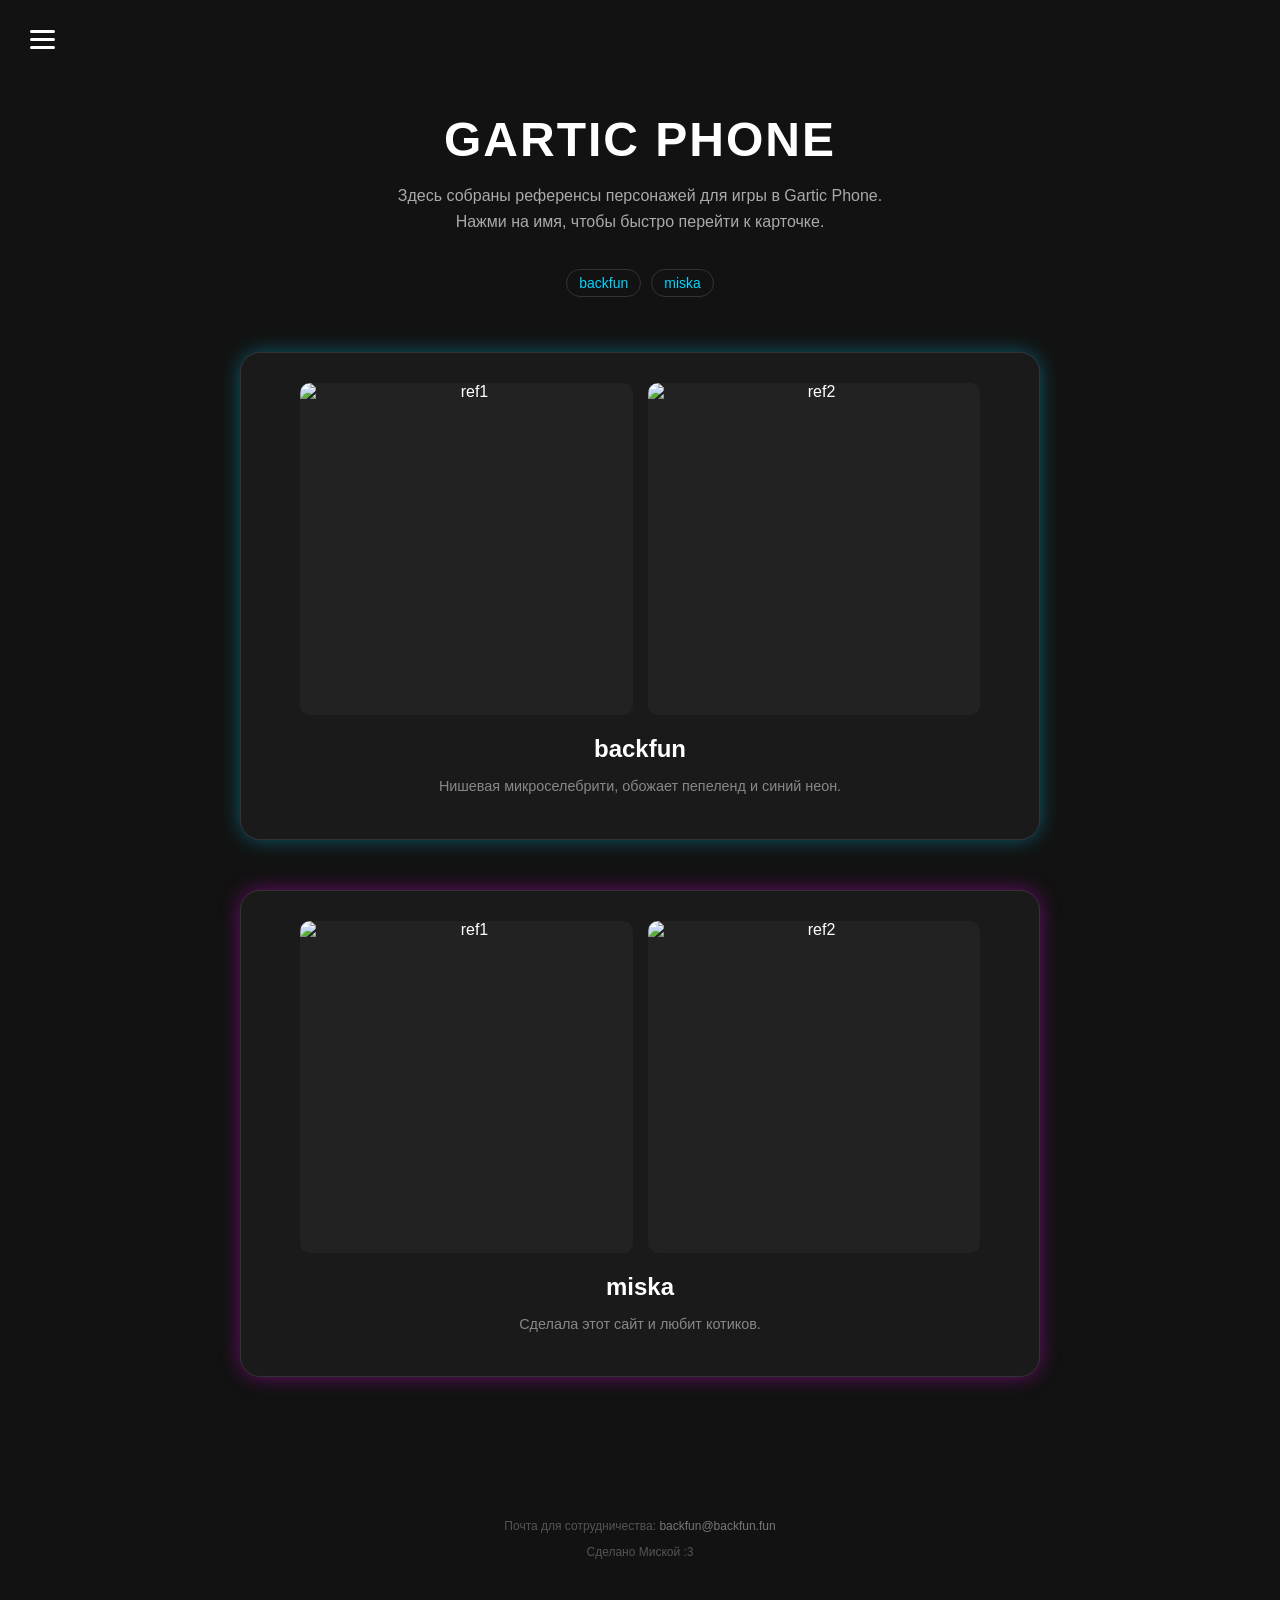
==== gartic.html @ 17ae4452 "Create gartic.html" ====
<!DOCTYPE html>
<html lang="ru">
<head>
    <meta charset="utf-8">
    <meta name="viewport" content="width=device-width, initial-scale=1">
    <title>Gartic Phone - backfun</title>
    <link rel="stylesheet" href="css/reset.css">
    <link rel="stylesheet" href="css/style.css">
    
    <style>
        body { 
            background: #121212; 
            color: #fff; 
            font-family: sans-serif; 
            margin: 0; 
            scroll-behavior: smooth; /* Чтобы плавно мотало к карточкам */
        }

        /* Меню как на главной */
        .menu-btn { position: fixed; top: 20px; left: 20px; z-index: 1000; cursor: pointer; display: flex; flex-direction: column; gap: 5px; padding: 10px; }
        .menu-btn span { display: block; width: 25px; height: 3px; background: #fff; border-radius: 2px; }
        .side-menu { position: fixed; top: 0; left: -250px; width: 250px; height: 100%; background: #141414; z-index: 999; padding-top: 80px; transition: 0.3s; }
        .side-menu.active { left: 0; }
        .side-menu a { display: block; padding: 15px 25px; color: #fff !important; text-decoration: none; }
        .side-menu a.active { border-left: 4px solid #00d4ff; background: #1a1a1a; color: #00d4ff !important; }

        .container { max-width: 800px; margin: 0 auto; padding: 80px 20px; text-align: center; }
        
        h1 { font-size: 3rem; margin-bottom: 10px; text-transform: uppercase; letter-spacing: 2px; }
        .description { color: #aaa; margin-bottom: 40px; line-height: 1.6; }

        /* Быстрый список ников */
        .nav-list { display: flex; flex-wrap: wrap; justify-content: center; gap: 10px; margin-bottom: 60px; padding: 0; list-style: none; }
        .nav-list a { color: #00d4ff; text-decoration: none; font-size: 14px; border: 1px solid #333; padding: 5px 12px; border-radius: 20px; transition: 0.3s; }
        .nav-list a:hover { background: #00d4ff; color: #000; }

        /* Сетка карточек */
        .cards-grid { display: flex; flex-direction: column; gap: 50px; }

        /* Сама карточка */
        .character-card {
            background: #1a1a1a;
            border-radius: 20px;
            padding: 30px;
            position: relative;
            transition: 0.3s;
            border: 1px solid #333;
        }

        /* Неоновая подсветка (динамическая через переменную) */
        .character-card::after {
            content: '';
            position: absolute;
            top: 0; left: 0; right: 0; bottom: 0;
            border-radius: 20px;
            box-shadow: 0 0 20px var(--neon-color);
            opacity: 0.4;
            z-index: -1;
        }

        .card-images { display: flex; gap: 15px; justify-content: center; margin-bottom: 20px; }
        .card-images img { 
            width: 45%; 
            aspect-ratio: 1/1; 
            object-fit: cover; 
            border-radius: 10px; 
            background: #222;
        }

        .character-name { font-size: 1.5rem; font-weight: bold; margin: 15px 0; display: block; }
        .character-desc { color: #888; font-size: 0.9rem; }

        footer { text-align: center; padding: 50px 0; color: #555; font-size: 12px; }
        footer a { color: #777; text-decoration: none; }
    </style>
</head>
<body>

    <div class="menu-btn" onclick="toggleMenu()">
        <span></span><span></span><span></span>
    </div>

    <div class="side-menu" id="sideMenu">
        <a href="/">Ссылки</a>
        <a href="/gartic" class="active">Гартик</a>
    </div>

    <div class="container">
        <h1>Gartic Phone</h1>
        <p class="description">
            Здесь собраны референсы персонажей для игры в Gartic Phone. <br>
            Нажми на имя, чтобы быстро перейти к карточке.
        </p>

        <!-- Список имен для быстрой перемотки -->
        <ul class="nav-list">
            <li><a href="#backfun">backfun</a></li>
            <li><a href="#miska">miska</a></li>
            <!-- Сюда добавишь остальные 15-20 штук -->
        </ul>

        <div class="cards-grid">
            
            <!-- Пример карточки 1 (Бекфан) -->
            <div class="character-card" id="backfun" style="--neon-color: #00d4ff;">
                <div class="card-images">
                    <img src="images/ref1.png" alt="ref1">
                    <img src="images/ref2.png" alt="ref2">
                </div>
                <span class="character-name">backfun</span>
                <p class="character-desc">Нишевая микроселебрити, обожает пепеленд и синий неон.</p>
            </div>

            <!-- Пример карточки 2 (Миска) -->
            <div class="character-card" id="miska" style="--neon-color: #ff00ff;">
                <div class="card-images">
                    <img src="images/miska1.png" alt="ref1">
                    <img src="images/miska2.png" alt="ref2">
                </div>
                <span class="character-name">miska</span>
                <p class="character-desc">Сделала этот сайт и любит котиков.</p>
            </div>

        </div>
    </div>

    <footer>
        <p>Почта для сотрудничества: <a href="mailto:backfun@backfun.fun">backfun@backfun.fun</a></p>
        <p>Сделано Миской :3</p>
    </footer>

    <script>
        function toggleMenu() {
            document.getElementById('sideMenu').classList.toggle('active');
        }
    </script>
</body>
</html>
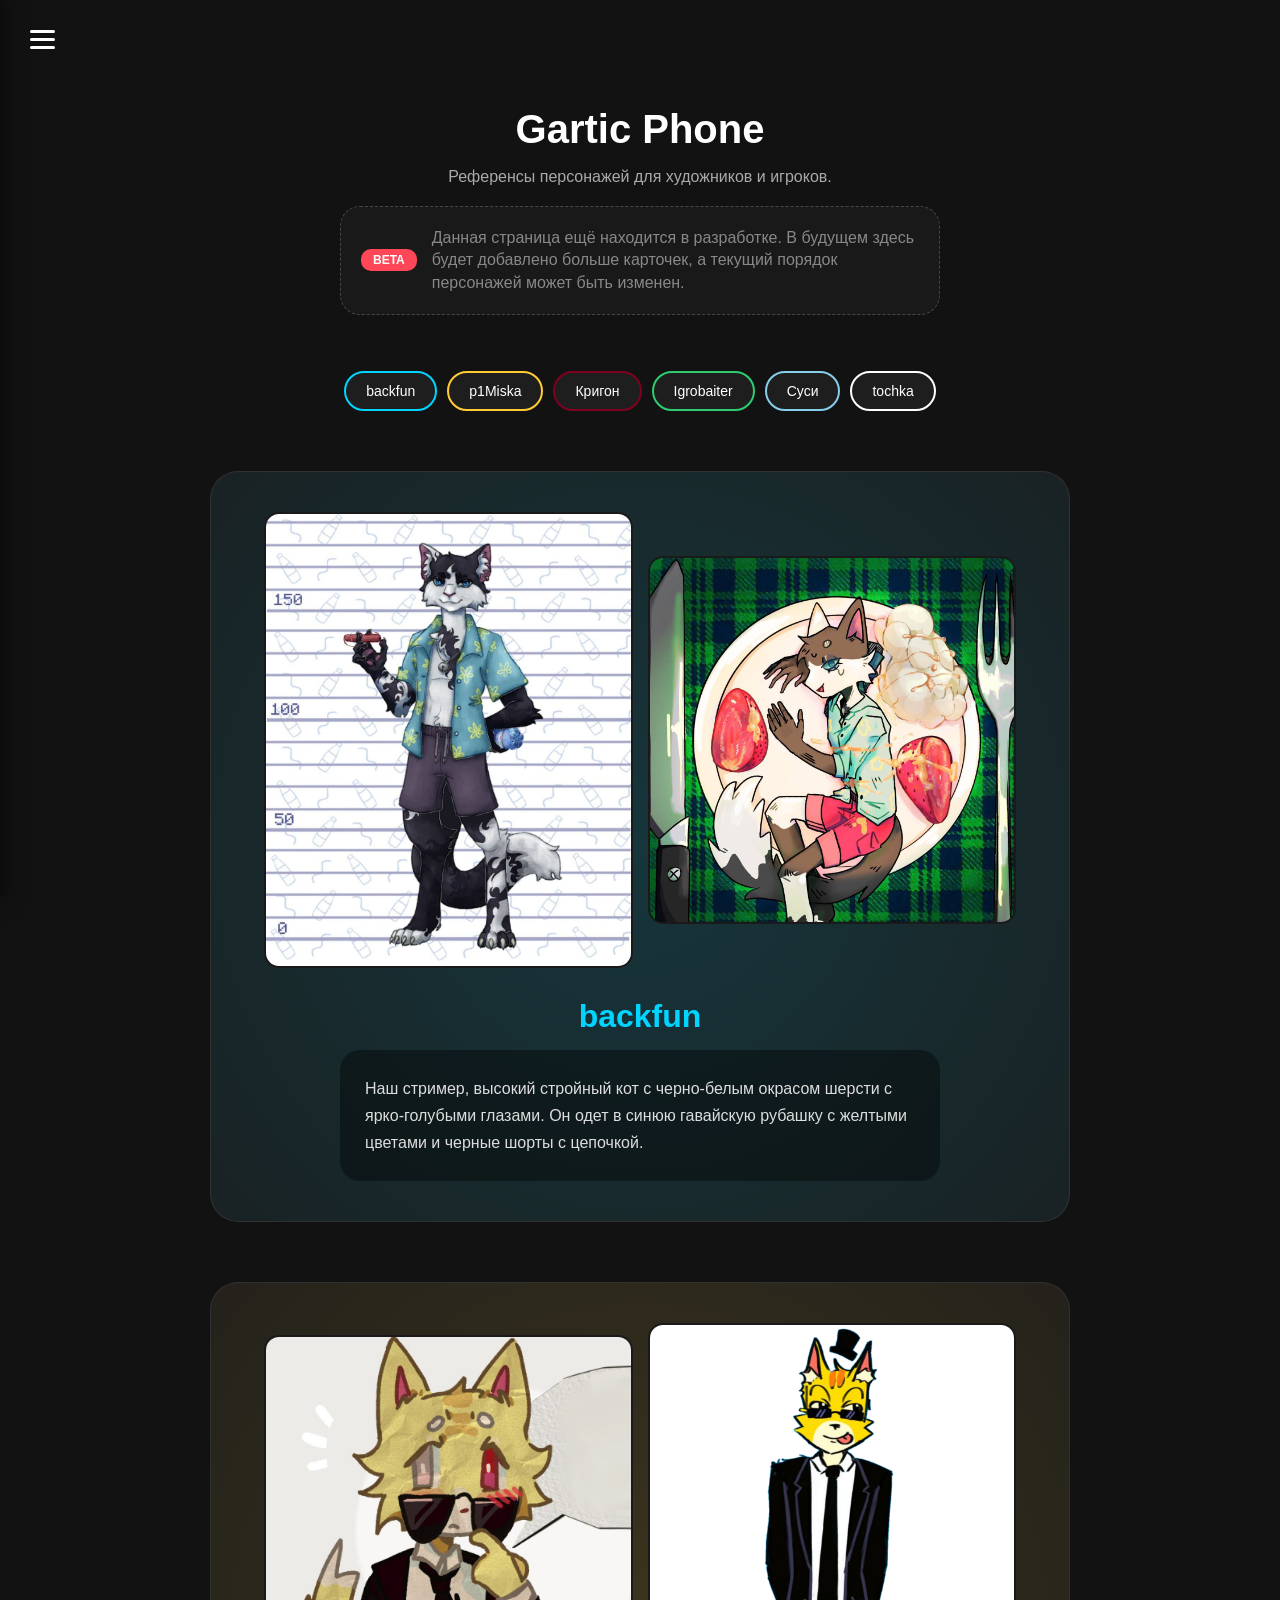
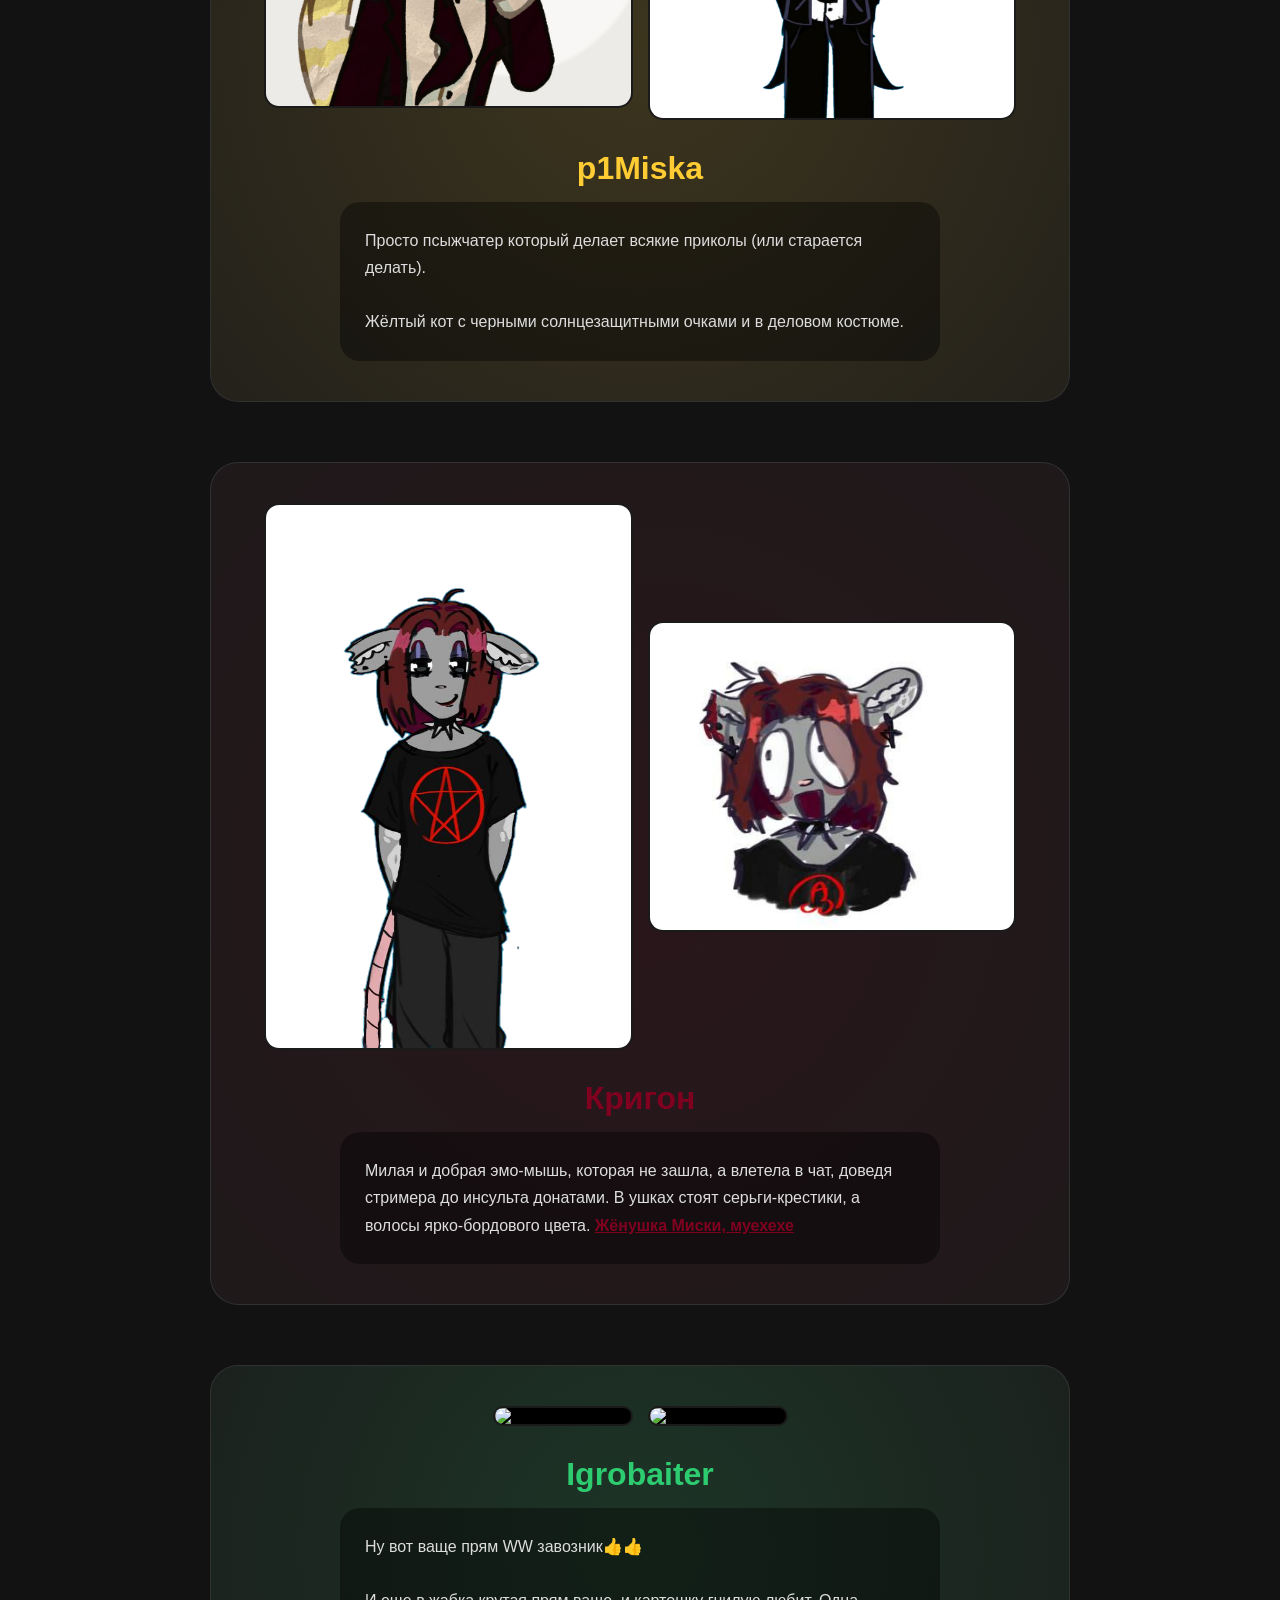
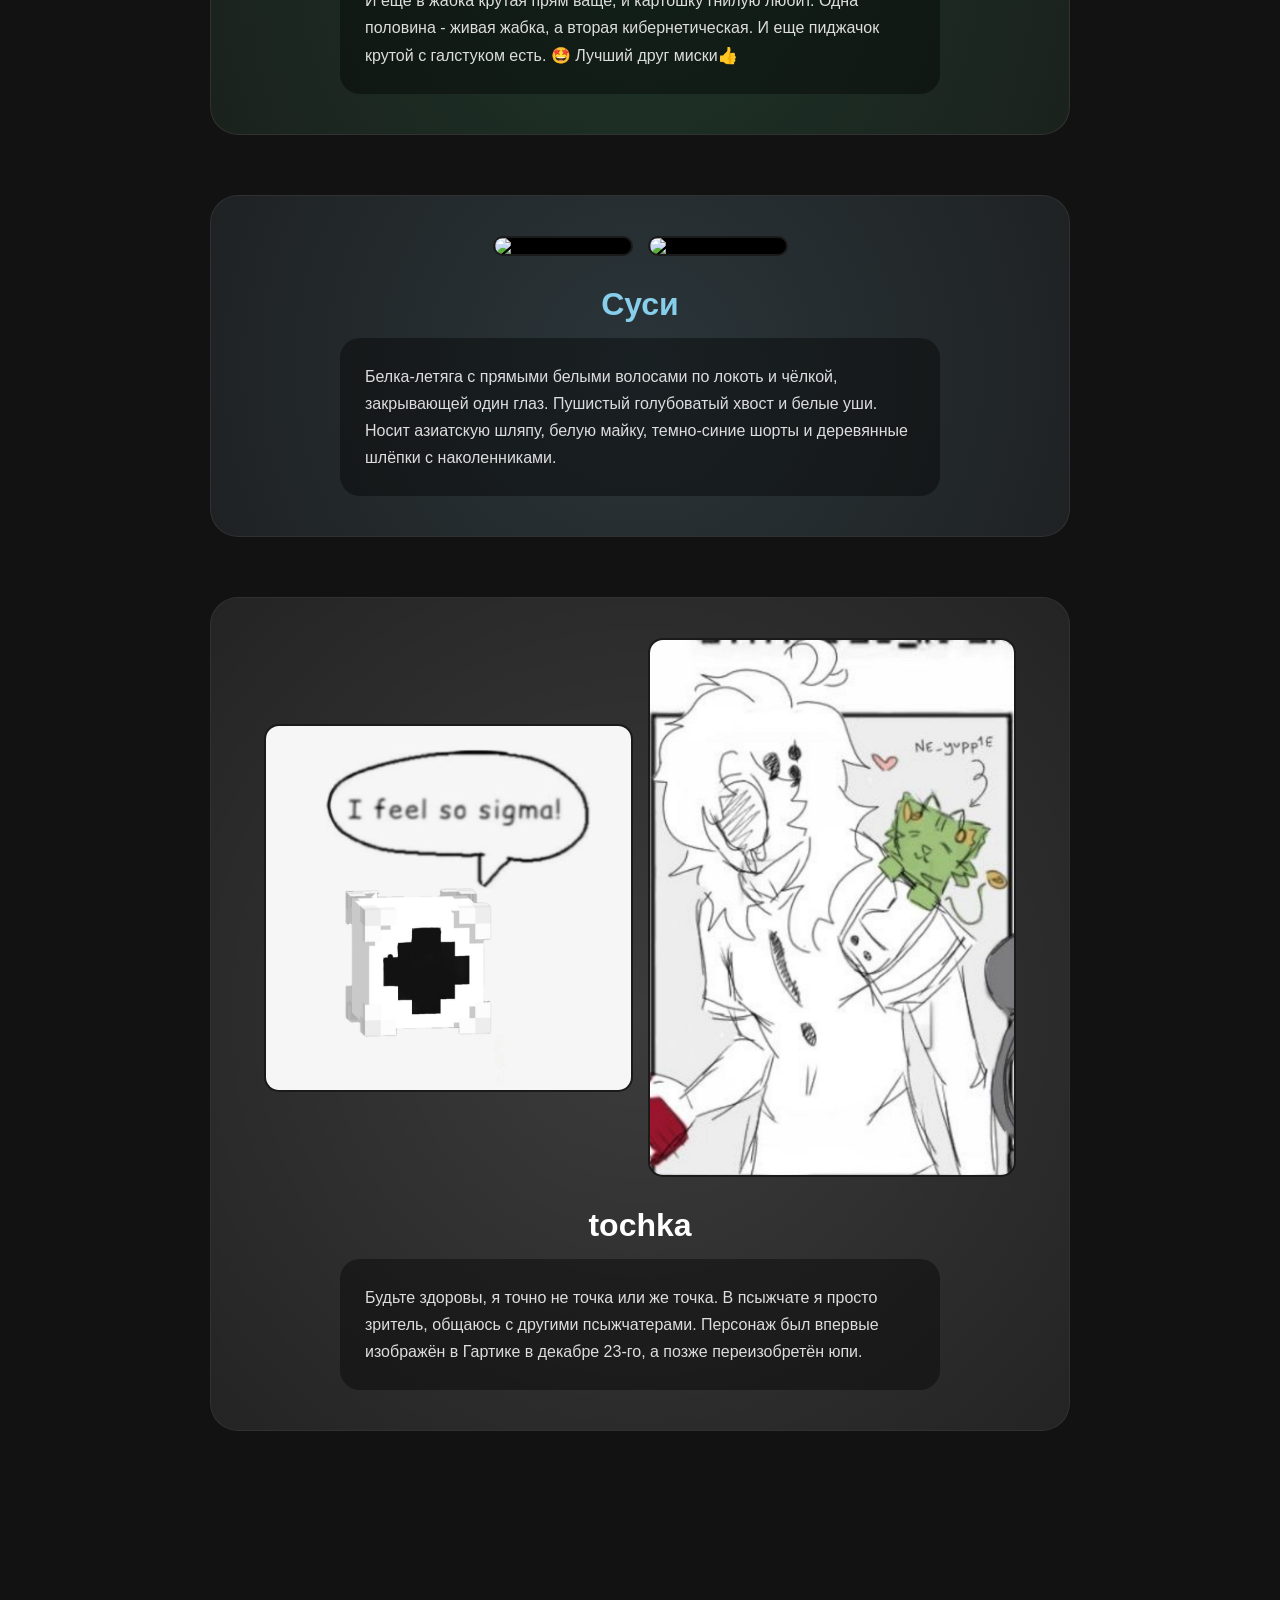
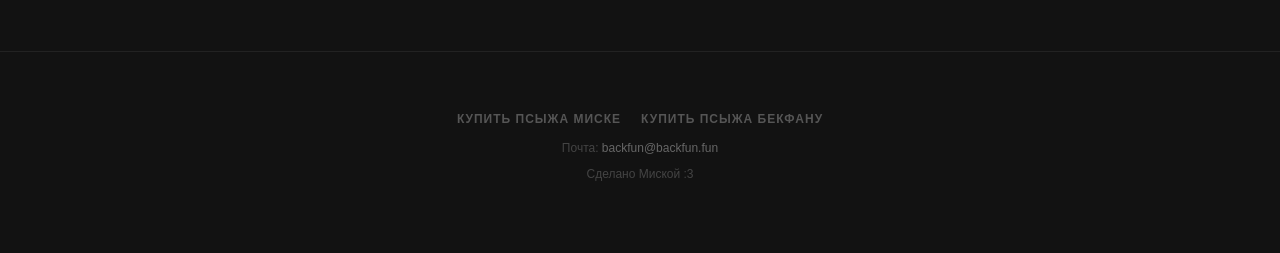
==== commit 2b50bdf2: "Add files via upload" ====
--- a/gartic.html
+++ b/gartic.html
@@ -2,84 +2,85 @@
 <html lang="ru">
 <head>
     <meta charset="utf-8">
-    <meta name="viewport" content="width=device-width, initial-scale=1">
+    <meta name="viewport" content="width=device-width, initial-scale=1, maximum-scale=1, user-scalable=no">
     <title>Gartic Phone - backfun</title>
     <link rel="stylesheet" href="css/reset.css">
     <link rel="stylesheet" href="css/style.css">
     
     <style>
-        body { 
-            background: #121212; 
+        * { -webkit-tap-highlight-color: transparent; outline: none; box-sizing: border-box; }
+        body { background: #121212; color: #fff; font-family: sans-serif; margin: 0; scroll-behavior: smooth; overflow-x: hidden; }
+
+        .menu-btn { position: fixed; top: 20px; left: 20px; z-index: 1001; cursor: pointer; display: flex; flex-direction: column; gap: 5px; padding: 10px; }
+        .menu-btn span { display: block; width: 25px; height: 3px; background: #fff; border-radius: 2px; }
+        .menu-overlay { position: fixed; top: 0; left: 0; width: 100%; height: 100%; background: rgba(0,0,0,0.7); z-index: 998; opacity: 0; pointer-events: none; transition: 0.3s; }
+        .menu-overlay.active { opacity: 1; pointer-events: auto; }
+        .side-menu { position: fixed; top: 0; left: -260px; width: 260px; height: 100%; background: #141414; z-index: 999; padding-top: 80px; transition: 0.3s; box-shadow: 5px 0 20px rgba(0,0,0,0.5); }
+        .side-menu.active { left: 0; }
+        .side-menu a { display: block; padding: 15px 25px; color: #fff !important; text-decoration: none; border-left: 4px solid transparent; }
+        .side-menu a.active { border-left-color: #00d4ff; background: #1a1a1a; }
+        
+        .container { max-width: 900px; margin: 0 auto; padding: 80px 20px; text-align: center; }
+        h1 { font-size: 2.5rem; margin-bottom: 10px; font-weight: bold; }
+        .description { color: #aaa; margin-bottom: 20px; font-size: 1rem; }
+
+        /* Красивая бета-плашка */
+        .beta-box { 
+            margin-bottom: 40px; 
+            padding: 20px; 
+            background: rgba(255,255,255,0.03); 
+            border: 1px dashed rgba(255,255,255,0.2); 
+            border-radius: 20px; 
+            display: inline-flex; 
+            align-items: center; 
+            gap: 15px; 
+            max-width: 600px; 
+            text-align: left; 
+        }
+        .beta-badge { 
+            background: #ff4757; 
             color: #fff; 
-            font-family: sans-serif; 
-            margin: 0; 
-            scroll-behavior: smooth; /* Чтобы плавно мотало к карточкам */
-        }
-
-        /* Меню как на главной */
-        .menu-btn { position: fixed; top: 20px; left: 20px; z-index: 1000; cursor: pointer; display: flex; flex-direction: column; gap: 5px; padding: 10px; }
-        .menu-btn span { display: block; width: 25px; height: 3px; background: #fff; border-radius: 2px; }
-        .side-menu { position: fixed; top: 0; left: -250px; width: 250px; height: 100%; background: #141414; z-index: 999; padding-top: 80px; transition: 0.3s; }
-        .side-menu.active { left: 0; }
-        .side-menu a { display: block; padding: 15px 25px; color: #fff !important; text-decoration: none; }
-        .side-menu a.active { border-left: 4px solid #00d4ff; background: #1a1a1a; color: #00d4ff !important; }
-
-        .container { max-width: 800px; margin: 0 auto; padding: 80px 20px; text-align: center; }
-        
-        h1 { font-size: 3rem; margin-bottom: 10px; text-transform: uppercase; letter-spacing: 2px; }
-        .description { color: #aaa; margin-bottom: 40px; line-height: 1.6; }
-
-        /* Быстрый список ников */
+            padding: 4px 12px; 
+            border-radius: 10px; 
+            font-size: 12px; 
+            font-weight: bold; 
+            flex-shrink: 0;
+        }
+
         .nav-list { display: flex; flex-wrap: wrap; justify-content: center; gap: 10px; margin-bottom: 60px; padding: 0; list-style: none; }
-        .nav-list a { color: #00d4ff; text-decoration: none; font-size: 14px; border: 1px solid #333; padding: 5px 12px; border-radius: 20px; transition: 0.3s; }
-        .nav-list a:hover { background: #00d4ff; color: #000; }
-
-        /* Сетка карточек */
-        .cards-grid { display: flex; flex-direction: column; gap: 50px; }
-
-        /* Сама карточка */
-        .character-card {
-            background: #1a1a1a;
-            border-radius: 20px;
-            padding: 30px;
-            position: relative;
-            transition: 0.3s;
-            border: 1px solid #333;
-        }
-
-        /* Неоновая подсветка (динамическая через переменную) */
-        .character-card::after {
-            content: '';
-            position: absolute;
-            top: 0; left: 0; right: 0; bottom: 0;
-            border-radius: 20px;
-            box-shadow: 0 0 20px var(--neon-color);
-            opacity: 0.4;
-            z-index: -1;
-        }
-
-        .card-images { display: flex; gap: 15px; justify-content: center; margin-bottom: 20px; }
-        .card-images img { 
-            width: 45%; 
-            aspect-ratio: 1/1; 
-            object-fit: cover; 
-            border-radius: 10px; 
-            background: #222;
-        }
-
-        .character-name { font-size: 1.5rem; font-weight: bold; margin: 15px 0; display: block; }
-        .character-desc { color: #888; font-size: 0.9rem; }
-
-        footer { text-align: center; padding: 50px 0; color: #555; font-size: 12px; }
-        footer a { color: #777; text-decoration: none; }
+        .nav-list a { text-decoration: none; font-size: 14px; padding: 10px 20px; border-radius: 30px; background: rgba(255,255,255,0.05); border: 2px solid var(--n-color); color: #fff; transition: 0.2s; display: block; }
+
+        .character-card { background: #1a1a1a; border-radius: 28px; padding: 40px 20px; position: relative; border: 1px solid rgba(255,255,255,0.1); margin-bottom: 60px; overflow: hidden; }
+        .character-card::before { content: ''; position: absolute; top: -50%; left: -50%; width: 200%; height: 200%; background: radial-gradient(circle, var(--neon-color) 0%, transparent 70%); opacity: 0.15; pointer-events: none; }
+        .card-content { position: relative; z-index: 1; }
+        .card-images { display: flex; gap: 15px; justify-content: center; margin-bottom: 30px; flex-wrap: wrap; align-items: center; }
+        .img-wrapper { flex: 0 1 auto; max-width: 45%; min-width: 140px; border-radius: 15px; overflow: hidden; border: 2px solid rgba(255,255,255,0.1); cursor: pointer; background: #000; }
+        .img-wrapper img { width: 100%; height: auto; display: block; }
+
+        .character-name { font-size: 2rem; font-weight: bold; margin: 15px 0; color: var(--neon-color); display: block; }
+        .character-desc { max-width: 600px; margin: 0 auto; color: #ddd; line-height: 1.7; background: rgba(0,0,0,0.4); padding: 25px; border-radius: 20px; text-align: left; }
+
+        .secret-trigger { color: var(--neon-color); font-weight: bold; text-decoration: underline; cursor: pointer; display: inline; }
+        .secret-checkbox { display: none; }
+        .secret-box { display: block; max-height: 0; overflow: hidden; opacity: 0; background: rgba(255, 255, 255, 0.05); border-radius: 12px; transition: all 0.4s ease-in-out; }
+        .secret-checkbox:checked ~ .secret-box { max-height: 100px; opacity: 1; margin-top: 15px; padding: 12px 15px; border: 1px solid rgba(255,255,255,0.1); }
+        .secret-box p { color: #fff; margin: 0; font-size: 0.9rem; text-align: center; }
+
+        .custom-lightbox { display: none; position: fixed; top: 0; left: 0; width: 100%; height: 100%; background: rgba(0,0,0,0.95); z-index: 10000; flex-direction: column; justify-content: center; align-items: center; }
+        .l-viewport { width: 100%; height: 75%; display: flex; justify-content: center; align-items: center; overflow: hidden; position: relative; touch-action: none; }
+        .l-img { max-width: 95%; max-height: 100%; transition: transform 0.1s ease-out; cursor: grab; }
+        .l-controls { display: flex; gap: 25px; margin-top: 30px; }
+        .l-btn { background: #252525; color: #fff; border: 1px solid #444; padding: 15px 30px; border-radius: 15px; cursor: pointer; }
+        .l-close { position: absolute; top: 20px; right: 20px; font-size: 35px; color: #fff; cursor: pointer; }
+
+        footer { text-align: center; padding: 60px 0; color: #444; font-size: 12px; border-top: 1px solid #222; margin-top: 80px; }
+        .footer-donates { margin-bottom: 15px; display: flex; justify-content: center; gap: 20px; flex-wrap: wrap; }
+        .footer-donates a { color: #555; text-decoration: none; text-transform: uppercase; letter-spacing: 1px; font-weight: bold; }
     </style>
 </head>
 <body>
-
-    <div class="menu-btn" onclick="toggleMenu()">
-        <span></span><span></span><span></span>
-    </div>
-
+    <div class="menu-btn" onclick="toggleMenu()"><span></span><span></span><span></span></div>
+    <div class="menu-overlay" id="menuOverlay" onclick="toggleMenu()"></div>
     <div class="side-menu" id="sideMenu">
         <a href="/">Ссылки</a>
         <a href="/gartic" class="active">Гартик</a>
@@ -87,52 +88,171 @@
 
     <div class="container">
         <h1>Gartic Phone</h1>
-        <p class="description">
-            Здесь собраны референсы персонажей для игры в Gartic Phone. <br>
-            Нажми на имя, чтобы быстро перейти к карточке.
-        </p>
-
-        <!-- Список имен для быстрой перемотки -->
+        <p class="description">Референсы персонажей для художников и игроков.</p>
+
+        <div class="beta-box">
+            <span class="beta-badge">BETA</span>
+            <p style="margin: 0; color:#888; line-height: 1.4;">Данная страница ещё находится в разработке. В будущем здесь будет добавлено больше карточек, а текущий порядок персонажей может быть изменен.</p>
+        </div>
+
         <ul class="nav-list">
-            <li><a href="#backfun">backfun</a></li>
-            <li><a href="#miska">miska</a></li>
-            <!-- Сюда добавишь остальные 15-20 штук -->
+            <li><a href="#backfun" style="--n-color: #00d4ff;">backfun</a></li>
+            <li><a href="#miska" style="--n-color: #ffcc33;">p1Miska</a></li>
+            <li><a href="#krigon" style="--n-color: #800020;">Кригон</a></li>
+            <li><a href="#igrobaiter" style="--n-color: #2ecc71;">Igrobaiter</a></li>
+            <li><a href="#cycu" style="--n-color: #87ceeb;">Суси</a></li>
+            <li><a href="#tochka" style="--n-color: #ffffff;">tochka</a></li>
         </ul>
 
         <div class="cards-grid">
-            
-            <!-- Пример карточки 1 (Бекфан) -->
             <div class="character-card" id="backfun" style="--neon-color: #00d4ff;">
-                <div class="card-images">
-                    <img src="images/ref1.png" alt="ref1">
-                    <img src="images/ref2.png" alt="ref2">
-                </div>
-                <span class="character-name">backfun</span>
-                <p class="character-desc">Нишевая микроселебрити, обожает пепеленд и синий неон.</p>
-            </div>
-
-            <!-- Пример карточки 2 (Миска) -->
-            <div class="character-card" id="miska" style="--neon-color: #ff00ff;">
-                <div class="card-images">
-                    <img src="images/miska1.png" alt="ref1">
-                    <img src="images/miska2.png" alt="ref2">
-                </div>
-                <span class="character-name">miska</span>
-                <p class="character-desc">Сделала этот сайт и любит котиков.</p>
+                <div class="card-content">
+                    <div class="card-images">
+                        <div class="img-wrapper" onclick="openGallery(['images/ref1.png', 'images/ref2.png'], 0)"><img src="images/ref1.png"></div>
+                        <div class="img-wrapper" onclick="openGallery(['images/ref1.png', 'images/ref2.png'], 1)"><img src="images/ref2.png"></div>
+                    </div>
+                    <span class="character-name">backfun</span>
+                    <p class="character-desc">Наш стример, высокий стройный кот с черно-белым окрасом шерсти с ярко-голубыми глазами. Он одет в синюю гавайскую рубашку с желтыми цветами и черные шорты с цепочкой.</p>
+                </div>
+            </div>
+
+            <div class="character-card" id="miska" style="--neon-color: #ffcc33;">
+                <div class="card-content">
+                    <div class="card-images">
+                        <div class="img-wrapper" onclick="openGallery(['images/miska1.png', 'images/miska2.png'], 0)"><img src="images/miska1.png"></div>
+                        <div class="img-wrapper" onclick="openGallery(['images/miska1.png', 'images/miska2.png'], 1)"><img src="images/miska2.png"></div>
+                    </div>
+                    <span class="character-name">p1Miska</span>
+                    <p class="character-desc">Просто псыжчатер который делает всякие приколы (или старается делать).<br><br>Жёлтый кот с черными солнцезащитными очками и в деловом костюме.</p>
+                </div>
+            </div>
+
+            <div class="character-card" id="krigon" style="--neon-color: #800020;">
+                <div class="card-content">
+                    <div class="card-images">
+                        <div class="img-wrapper" onclick="openGallery(['images/krigon1.png', 'images/krigon2.png'], 0)"><img src="images/krigon1.png"></div>
+                        <div class="img-wrapper" onclick="openGallery(['images/krigon1.png', 'images/krigon2.png'], 1)"><img src="images/krigon2.png"></div>
+                    </div>
+                    <span class="character-name">Кригон</span>
+                    <div class="character-desc">
+                        Милая и добрая эмо-мышь, которая не зашла, а влетела в чат, доведя стримера до инсульта донатами. В ушках стоят серьги-крестики, а волосы ярко-бордового цвета. 
+                        <label for="toggle-krigon" class="secret-trigger">Жёнушка Миски, муехехе</label>
+                        <input type="checkbox" id="toggle-krigon" class="secret-checkbox">
+                        <div class="secret-box"><p>это правда хихихихи)</p></div>
+                    </div>
+                </div>
+            </div>
+            <div class="character-card" id="igrobaiter" style="--neon-color: #2ecc71;">
+                <div class="card-content">
+                    <div class="card-images">
+                        <div class="img-wrapper" onclick="openGallery(['images/Igrobaiter1.png', 'images/Igrobaiter2.png'], 0)"><img src="images/Igrobaiter1.png"></div>
+                        <div class="img-wrapper" onclick="openGallery(['images/Igrobaiter1.png', 'images/Igrobaiter2.png'], 1)"><img src="images/Igrobaiter2.png"></div>
+                    </div>
+                    <span class="character-name">Igrobaiter</span>
+                    <p class="character-desc">Ну вот ваще прям WW завозник👍👍<br><br>И еще в жабка крутая прям ваще, и картошку гнилую любит. Одна половина - живая жабка, а вторая кибернетическая. И еще пиджачок крутой с галстуком есть. 🤩 Лучший друг миски👍</p>
+                </div>
+            </div>
+
+            <div class="character-card" id="cycu" style="--neon-color: #87ceeb;">
+                <div class="card-content">
+                    <div class="card-images">
+                        <div class="img-wrapper" onclick="openGallery(['images/Cycu1.png', 'images/Cycu2.png'], 0)"><img src="images/Cycu1.png"></div>
+                        <div class="img-wrapper" onclick="openGallery(['images/Cycu1.png', 'images/Cycu2.png'], 1)"><img src="images/Cycu2.png"></div>
+                    </div>
+                    <span class="character-name">Суси</span>
+                    <p class="character-desc">Белка-летяга с прямыми белыми волосами по локоть и чёлкой, закрывающей один глаз. Пушистый голубоватый хвост и белые уши. Носит азиатскую шляпу, белую майку, темно-синие шорты и деревянные шлёпки с наколенниками.</p>
+                </div>
+            </div>
+
+            <div class="character-card" id="tochka" style="--neon-color: #ffffff;">
+                <div class="card-content">
+                    <div class="card-images">
+                        <div class="img-wrapper" onclick="openGallery(['images/tochka1.png', 'images/tochka2.png'], 0)"><img src="images/tochka1.png"></div>
+                        <div class="img-wrapper" onclick="openGallery(['images/tochka1.png', 'images/tochka2.png'], 1)"><img src="images/tochka2.png"></div>
+                    </div>
+                    <span class="character-name">tochka</span>
+                    <p class="character-desc">Будьте здоровы, я точно не точка или же точка. В псыжчате я просто зритель, общаюсь с другими псыжчатерами. Персонаж был впервые изображён в Гартике в декабре 23-го, а позже переизобретён юпи.</p>
+                </div>
             </div>
 
         </div>
     </div>
 
+    <!-- Галерея -->
+    <div class="custom-lightbox" id="lightbox" onclick="closeByBg(event)">
+        <div class="l-close" onclick="closeGallery()">&times;</div>
+        <div class="l-viewport" id="lViewport">
+            <img class="l-img" id="lImg" src="" draggable="false">
+        </div>
+        <div class="l-controls">
+            <div class="l-btn" onclick="changeImg(-1)">&#10094;</div>
+            <div class="l-btn" onclick="changeImg(1)">&#10095;</div>
+        </div>
+    </div>
+
     <footer>
-        <p>Почта для сотрудничества: <a href="mailto:backfun@backfun.fun">backfun@backfun.fun</a></p>
-        <p>Сделано Миской :3</p>
+        <div class="footer-donates">
+            <a href="https://finance.ozon.ru/apps/sbp/ozonbankpay/019e6e75-7f4c-7222-8abb-44f6e8a676c6" target="_blank">Купить псыжа Миске</a>
+            <a href="https://www.donationalerts.com/r/backfun" target="_blank">Купить псыжа Бекфану</a>
+        </div>
+        <p>Почта: <a href="mailto:backfun@backfun.fun" style="color: #666; text-decoration: none;">backfun@backfun.fun</a></p>
+        <p style="margin-top: 10px;">Сделано Миской :3</p>
     </footer>
 
     <script>
         function toggleMenu() {
             document.getElementById('sideMenu').classList.toggle('active');
-        }
+            document.getElementById('menuOverlay').classList.toggle('active');
+        }
+        
+        let currentAlbum = [], currentIndex = 0;
+        let scale = 1, posX = 0, posY = 0;
+        const lImg = document.getElementById('lImg');
+        const viewport = document.getElementById('lViewport');
+
+        function openGallery(imgs, idx) {
+            currentAlbum = imgs; currentIndex = idx; resetZoom();
+            lImg.src = currentAlbum[currentIndex];
+            document.getElementById('lightbox').style.display = 'flex';
+        }
+        function closeGallery() { document.getElementById('lightbox').style.display = 'none'; }
+        function closeByBg(e) { if(e.target.id === 'lightbox' || e.target.id === 'lViewport') closeGallery(); }
+        function changeImg(dir) {
+            currentIndex = (currentIndex + dir + currentAlbum.length) % currentAlbum.length;
+            resetZoom(); lImg.src = currentAlbum[currentIndex];
+        }
+        function resetZoom() { scale = 1; posX = 0; posY = 0; updateTransform(); }
+        function updateTransform() { lImg.style.transform = `translate(${posX}px, ${posY}px) scale(${scale})`; }
+
+        let isDragging = false, startX, startY, lastDist = 0;
+        
+        viewport.addEventListener('mousedown', e => { 
+            if(scale > 1) { isDragging = true; startX = e.pageX - posX; startY = e.pageY - posY; lImg.style.cursor = 'grabbing'; } 
+        });
+        window.addEventListener('mousemove', e => { 
+            if(!isDragging) return; posX = e.pageX - startX; posY = e.pageY - startY; updateTransform(); 
+        });
+        window.addEventListener('mouseup', () => { isDragging = false; lImg.style.cursor = 'grab'; });
+
+        viewport.addEventListener('touchstart', e => {
+            if(e.touches.length === 1 && scale > 1) { 
+                isDragging = true; startX = e.touches[0].pageX - posX; startY = e.touches[0].pageY - posY; 
+            } else if(e.touches.length === 2) { 
+                lastDist = Math.hypot(e.touches[0].pageX - e.touches[1].pageX, e.touches[0].pageY - e.touches[1].pageY); 
+            }
+        });
+        viewport.addEventListener('touchmove', e => {
+            if(isDragging && e.touches.length === 1) { 
+                posX = e.touches[0].pageX - startX; posY = e.touches[0].pageY - startY; updateTransform(); 
+            } else if(e.touches.length === 2) {
+                let d = Math.hypot(e.touches[0].pageX - e.touches[1].pageX, e.touches[0].pageY - e.touches[1].pageY);
+                scale *= d / lastDist; scale = Math.min(Math.max(1, scale), 4); lastDist = d; updateTransform();
+            }
+        });
+        viewport.addEventListener('touchend', () => { isDragging = false; lastDist = 0; });
+        viewport.addEventListener('wheel', e => { 
+            e.preventDefault(); scale += e.deltaY * -0.001; scale = Math.min(Math.max(1, scale), 4); updateTransform(); 
+        }, {passive: false});
     </script>
 </body>
 </html>
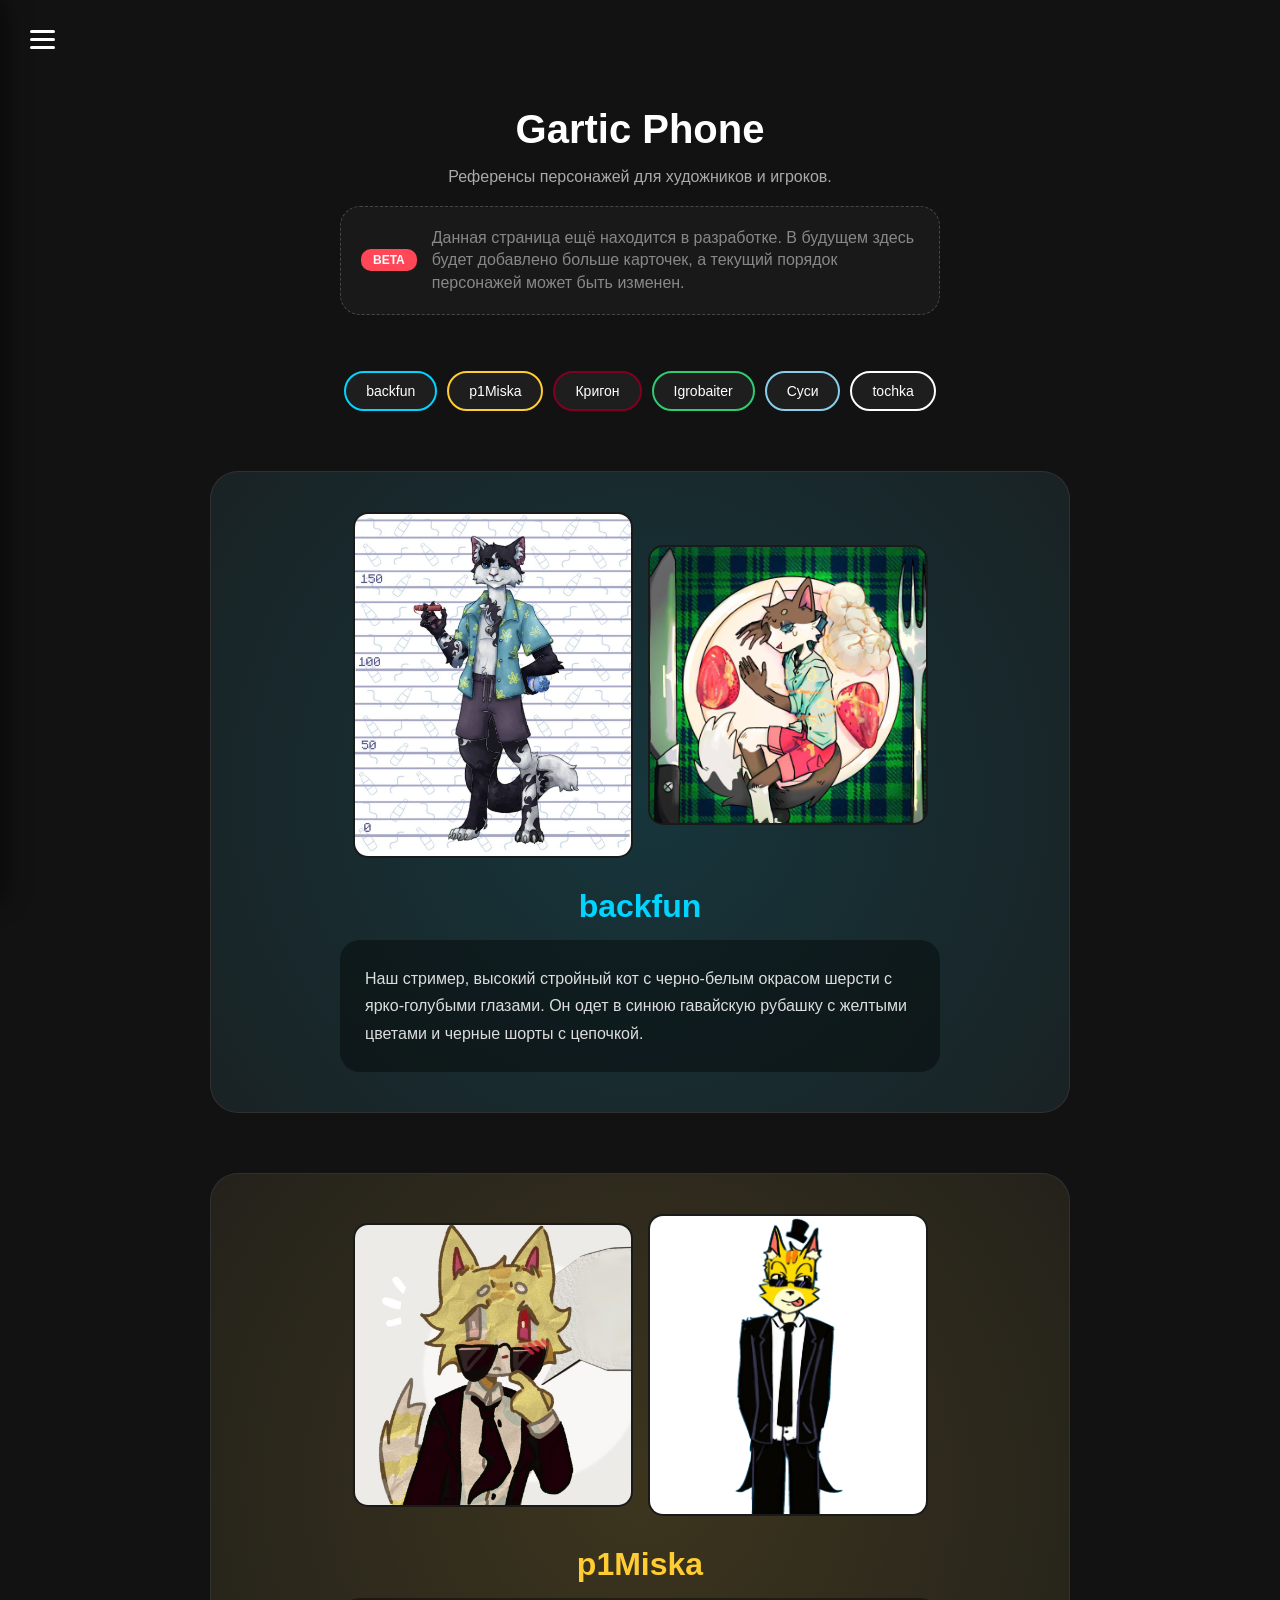
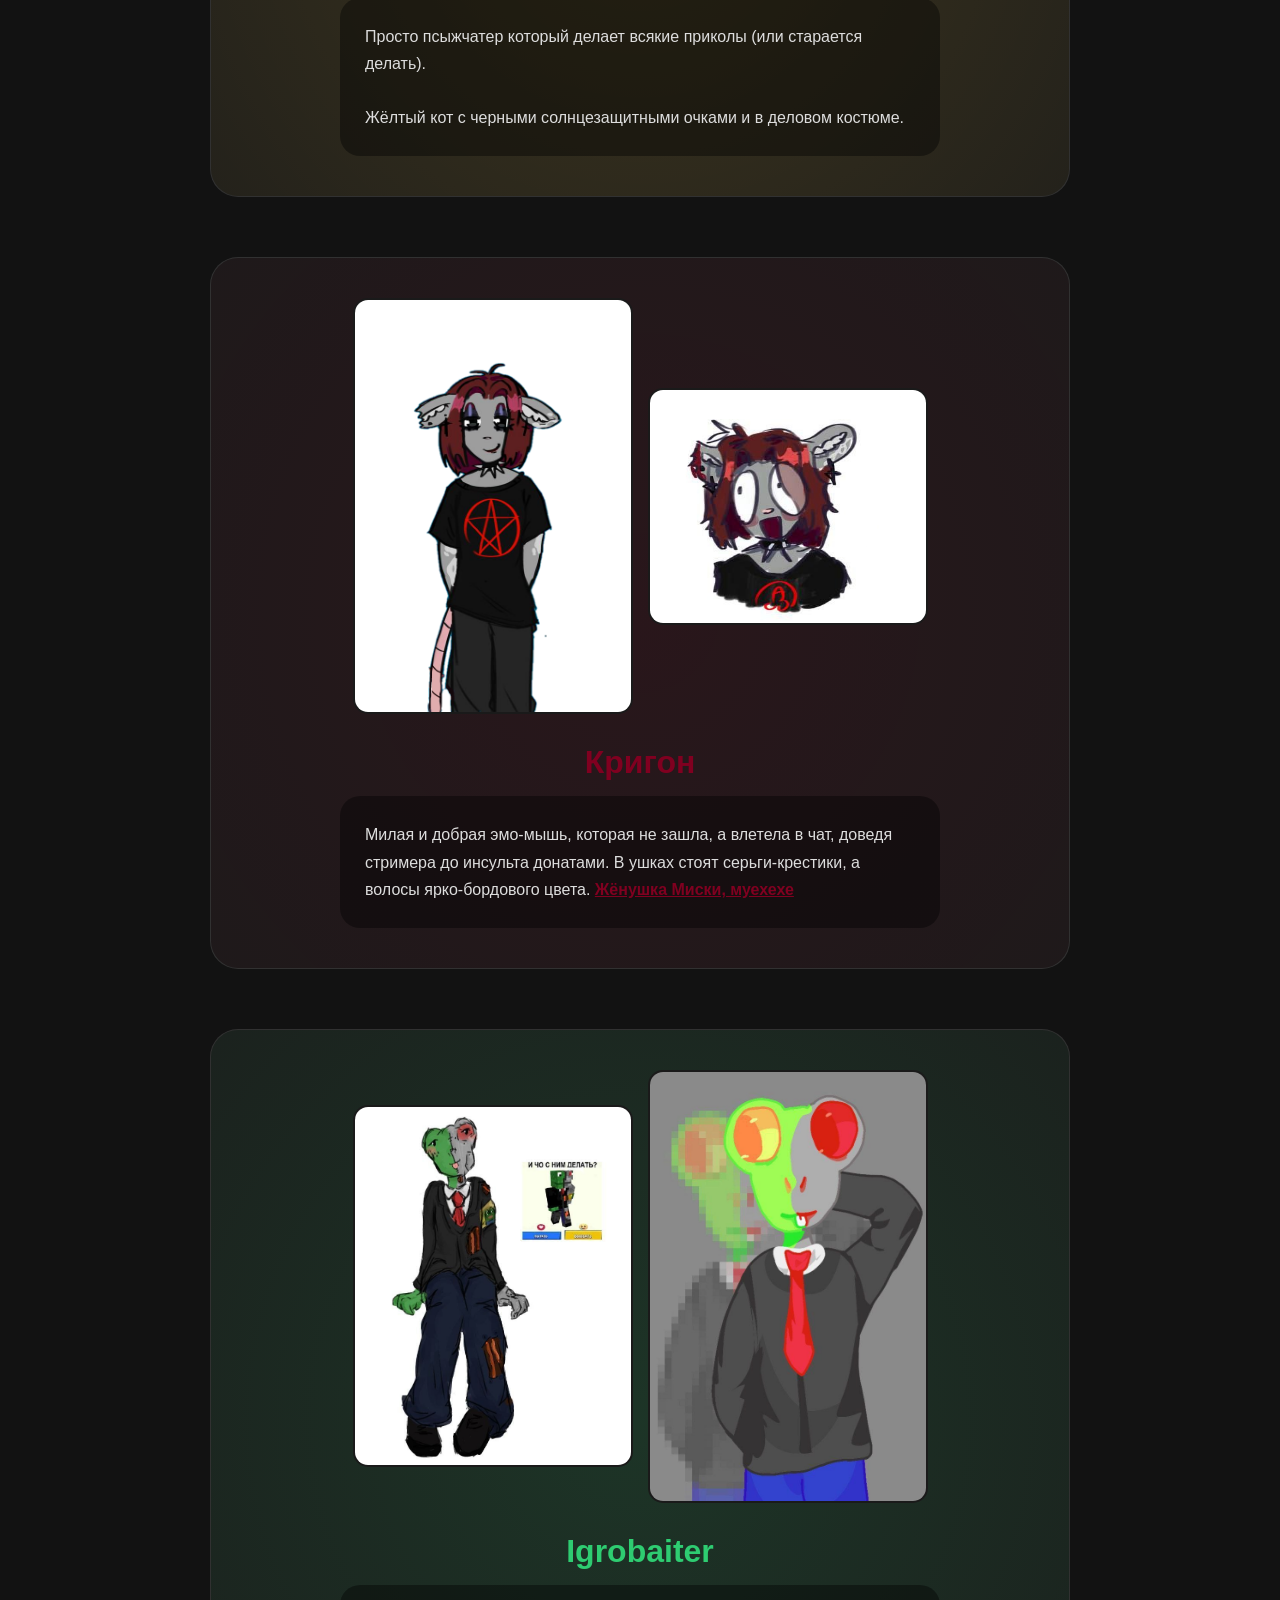
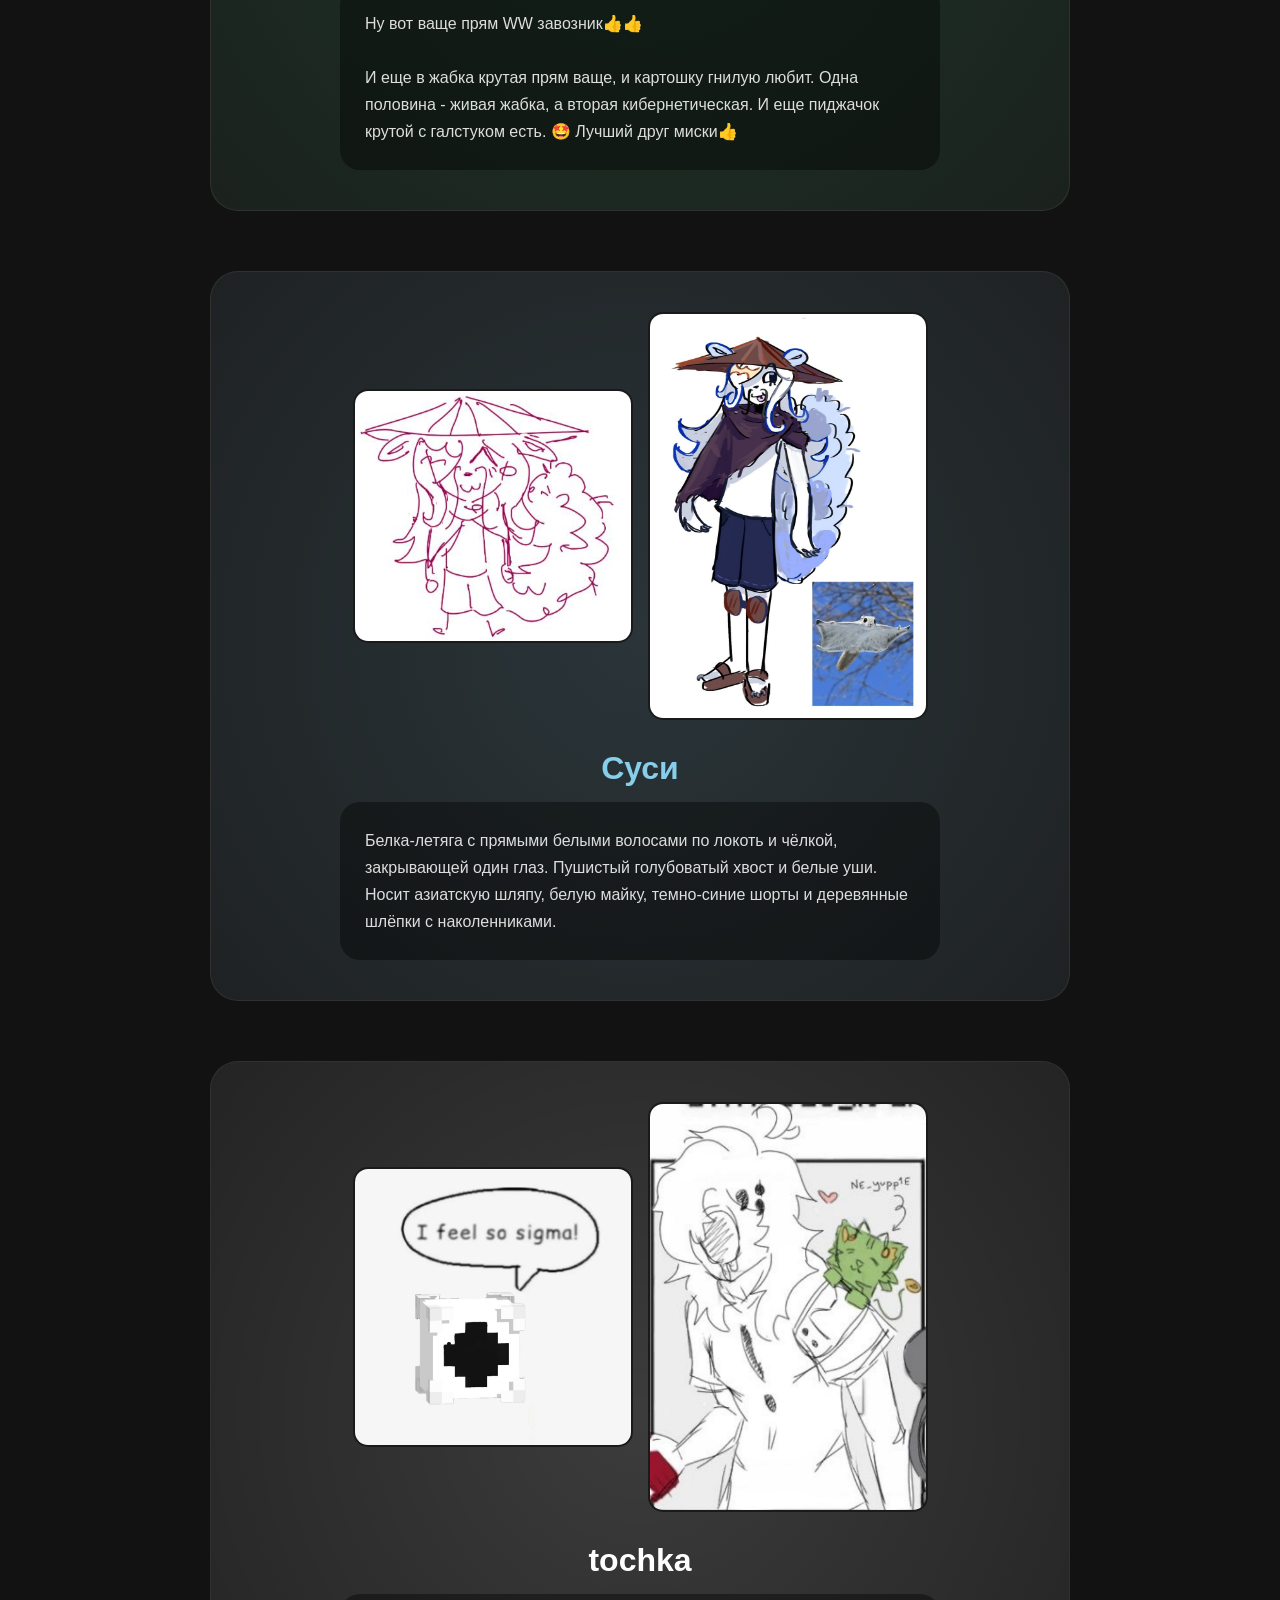
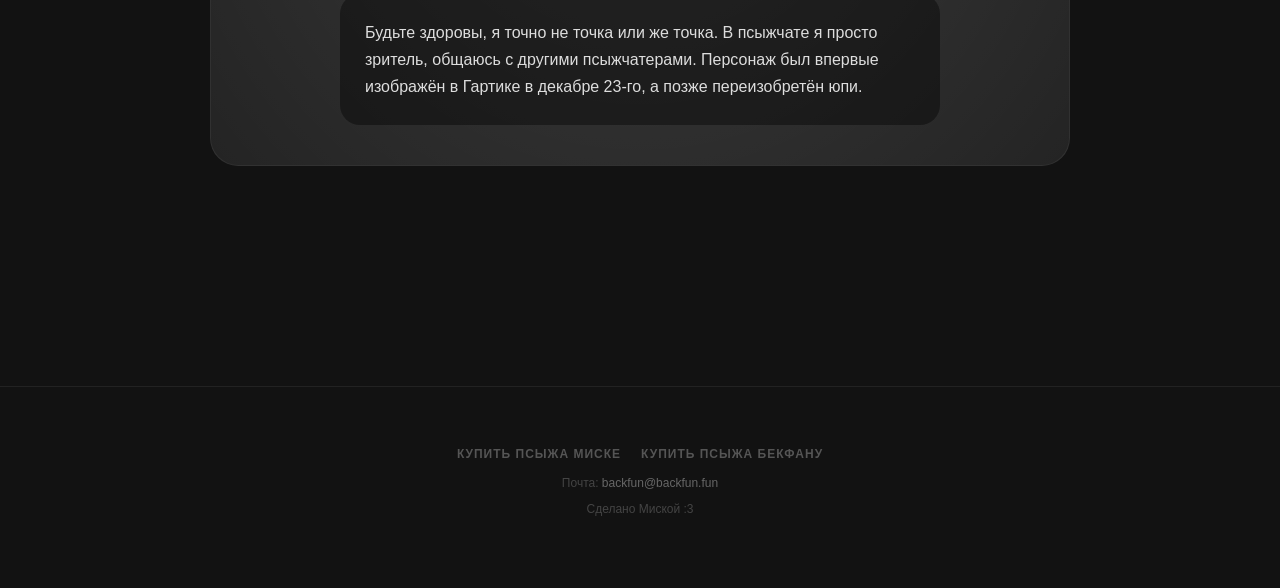
==== commit 10f5ed94: "Add files via upload" ====
--- a/gartic.html
+++ b/gartic.html
@@ -24,28 +24,12 @@
         h1 { font-size: 2.5rem; margin-bottom: 10px; font-weight: bold; }
         .description { color: #aaa; margin-bottom: 20px; font-size: 1rem; }
 
-        /* Красивая бета-плашка */
         .beta-box { 
-            margin-bottom: 40px; 
-            padding: 20px; 
-            background: rgba(255,255,255,0.03); 
-            border: 1px dashed rgba(255,255,255,0.2); 
-            border-radius: 20px; 
-            display: inline-flex; 
-            align-items: center; 
-            gap: 15px; 
-            max-width: 600px; 
-            text-align: left; 
-        }
-        .beta-badge { 
-            background: #ff4757; 
-            color: #fff; 
-            padding: 4px 12px; 
-            border-radius: 10px; 
-            font-size: 12px; 
-            font-weight: bold; 
-            flex-shrink: 0;
-        }
+            margin-bottom: 40px; padding: 20px; background: rgba(255,255,255,0.03); 
+            border: 1px dashed rgba(255,255,255,0.2); border-radius: 20px; 
+            display: inline-flex; align-items: center; gap: 15px; max-width: 600px; text-align: left; 
+        }
+        .beta-badge { background: #ff4757; color: #fff; padding: 4px 12px; border-radius: 10px; font-size: 12px; font-weight: bold; flex-shrink: 0; }
 
         .nav-list { display: flex; flex-wrap: wrap; justify-content: center; gap: 10px; margin-bottom: 60px; padding: 0; list-style: none; }
         .nav-list a { text-decoration: none; font-size: 14px; padding: 10px 20px; border-radius: 30px; background: rgba(255,255,255,0.05); border: 2px solid var(--n-color); color: #fff; transition: 0.2s; display: block; }
@@ -53,9 +37,38 @@
         .character-card { background: #1a1a1a; border-radius: 28px; padding: 40px 20px; position: relative; border: 1px solid rgba(255,255,255,0.1); margin-bottom: 60px; overflow: hidden; }
         .character-card::before { content: ''; position: absolute; top: -50%; left: -50%; width: 200%; height: 200%; background: radial-gradient(circle, var(--neon-color) 0%, transparent 70%); opacity: 0.15; pointer-events: none; }
         .card-content { position: relative; z-index: 1; }
-        .card-images { display: flex; gap: 15px; justify-content: center; margin-bottom: 30px; flex-wrap: wrap; align-items: center; }
-        .img-wrapper { flex: 0 1 auto; max-width: 45%; min-width: 140px; border-radius: 15px; overflow: hidden; border: 2px solid rgba(255,255,255,0.1); cursor: pointer; background: #000; }
-        .img-wrapper img { width: 100%; height: auto; display: block; }
+
+        /* ИСПРАВЛЕННЫЙ БЛОК КОНТЕЙНЕРА КАРТИНОК */
+        .card-images { 
+            display: flex; 
+            gap: 15px; 
+            justify-content: center; 
+            margin-bottom: 30px; 
+            flex-wrap: nowrap; 
+            align-items: center; 
+        }
+
+        /* ИСПРАВЛЕННЫЙ БЛОК ОБЕРТКИ КАРТИНКИ */
+        .img-wrapper { 
+            width: 45%; 
+            max-width: 280px; 
+            border-radius: 15px; 
+            overflow: hidden; 
+            border: 2px solid rgba(255,255,255,0.1); 
+            cursor: pointer; 
+            background: #000; 
+            display: flex;
+            align-items: center;
+            justify-content: center;
+        }
+
+        /* ЧТОБЫ КАРТИНКА НЕ РАСТЯГИВАЛАСЬ В ВЕРТИКАЛЬНУЮ ПАЛКУ */
+        .img-wrapper img { 
+            width: 100%; 
+            height: auto; 
+            display: block; 
+            object-fit: contain;
+        }
 
         .character-name { font-size: 2rem; font-weight: bold; margin: 15px 0; color: var(--neon-color); display: block; }
         .character-desc { max-width: 600px; margin: 0 auto; color: #ddd; line-height: 1.7; background: rgba(0,0,0,0.4); padding: 25px; border-radius: 20px; text-align: left; }
@@ -142,11 +155,12 @@
                     </div>
                 </div>
             </div>
+
             <div class="character-card" id="igrobaiter" style="--neon-color: #2ecc71;">
                 <div class="card-content">
                     <div class="card-images">
-                        <div class="img-wrapper" onclick="openGallery(['images/Igrobaiter1.png', 'images/Igrobaiter2.png'], 0)"><img src="images/Igrobaiter1.png"></div>
-                        <div class="img-wrapper" onclick="openGallery(['images/Igrobaiter1.png', 'images/Igrobaiter2.png'], 1)"><img src="images/Igrobaiter2.png"></div>
+                        <div class="img-wrapper" onclick="openGallery(['images/igrobaiter1.png', 'images/igrobaiter2.png'], 0)"><img src="images/igrobaiter1.png"></div>
+                        <div class="img-wrapper" onclick="openGallery(['images/igrobaiter1.png', 'images/igrobaiter2.png'], 1)"><img src="images/igrobaiter2.png"></div>
                     </div>
                     <span class="character-name">Igrobaiter</span>
                     <p class="character-desc">Ну вот ваще прям WW завозник👍👍<br><br>И еще в жабка крутая прям ваще, и картошку гнилую любит. Одна половина - живая жабка, а вторая кибернетическая. И еще пиджачок крутой с галстуком есть. 🤩 Лучший друг миски👍</p>
@@ -156,8 +170,8 @@
             <div class="character-card" id="cycu" style="--neon-color: #87ceeb;">
                 <div class="card-content">
                     <div class="card-images">
-                        <div class="img-wrapper" onclick="openGallery(['images/Cycu1.png', 'images/Cycu2.png'], 0)"><img src="images/Cycu1.png"></div>
-                        <div class="img-wrapper" onclick="openGallery(['images/Cycu1.png', 'images/Cycu2.png'], 1)"><img src="images/Cycu2.png"></div>
+                        <div class="img-wrapper" onclick="openGallery(['images/cycu1.png', 'images/cycu2.png'], 0)"><img src="images/cycu1.png"></div>
+                        <div class="img-wrapper" onclick="openGallery(['images/cycu1.png', 'images/cycu2.png'], 1)"><img src="images/cycu2.png"></div>
                     </div>
                     <span class="character-name">Суси</span>
                     <p class="character-desc">Белка-летяга с прямыми белыми волосами по локоть и чёлкой, закрывающей один глаз. Пушистый голубоватый хвост и белые уши. Носит азиатскую шляпу, белую майку, темно-синие шорты и деревянные шлёпки с наколенниками.</p>
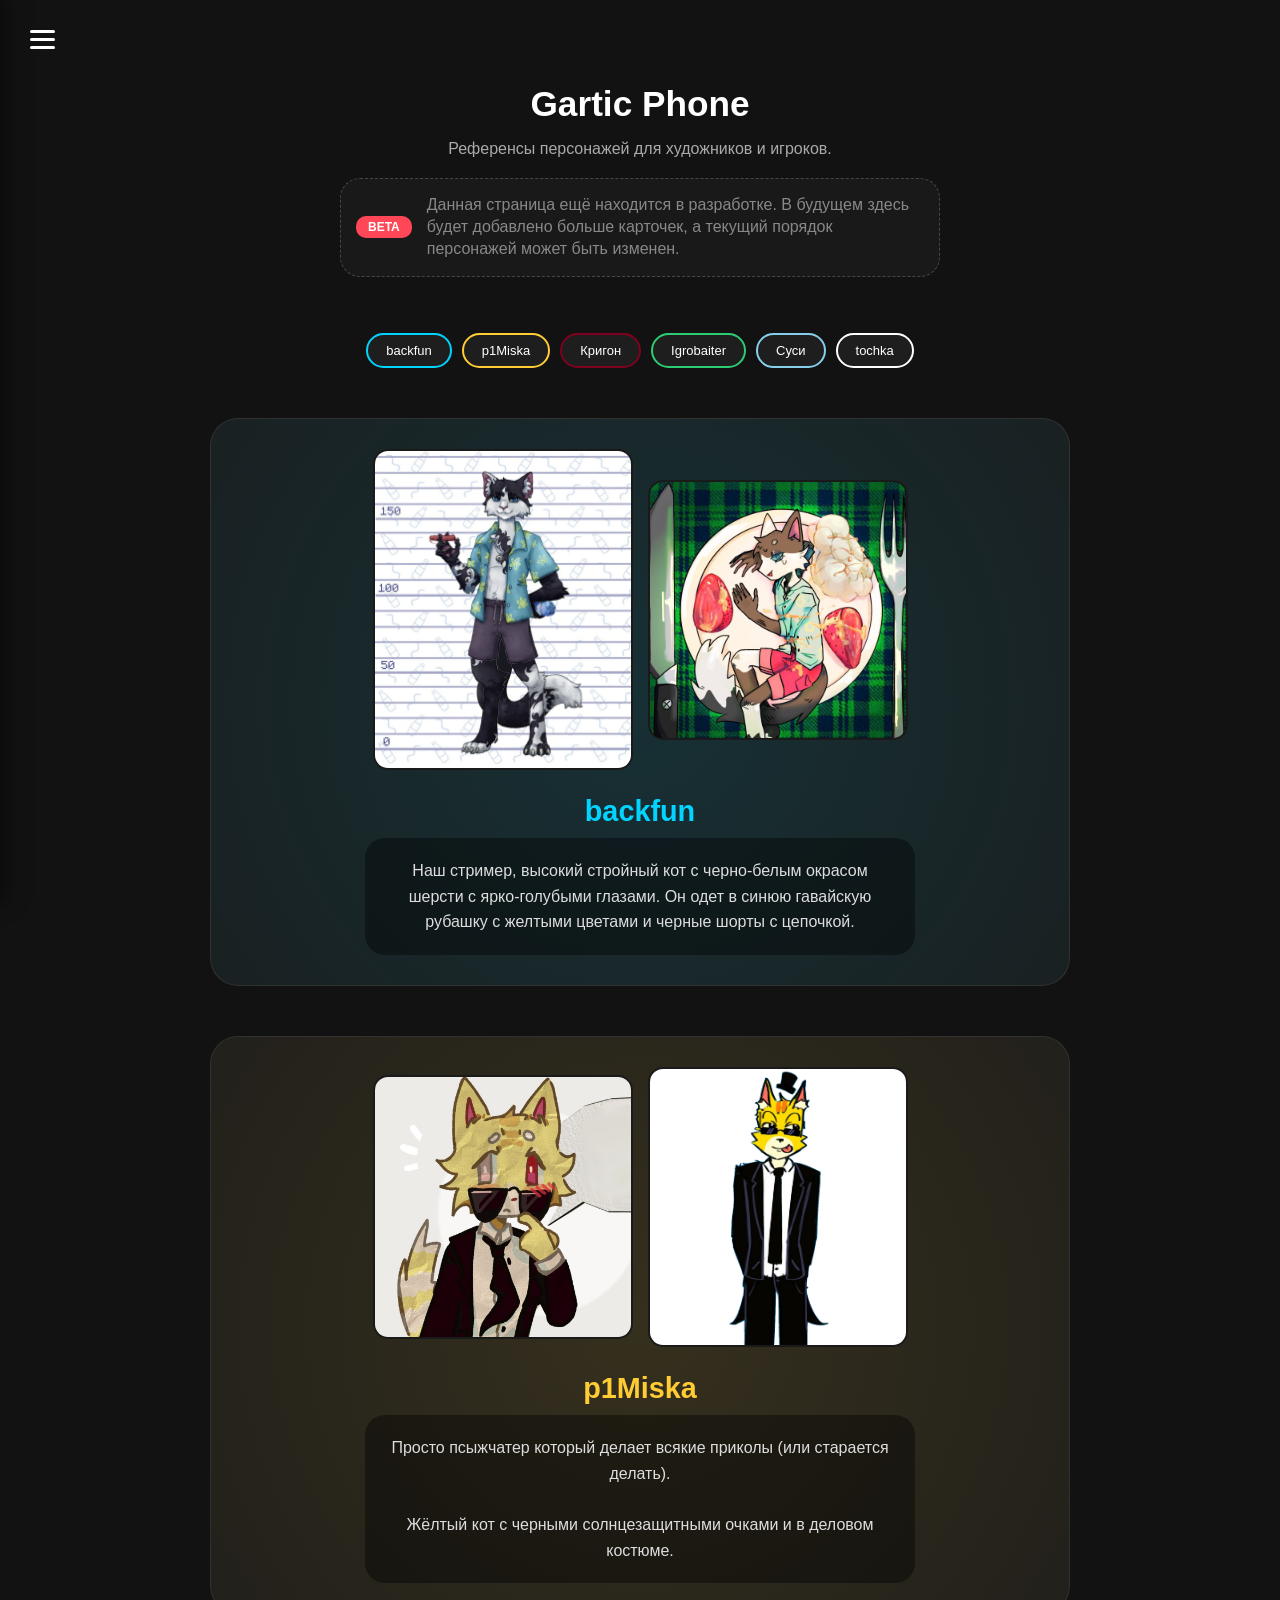
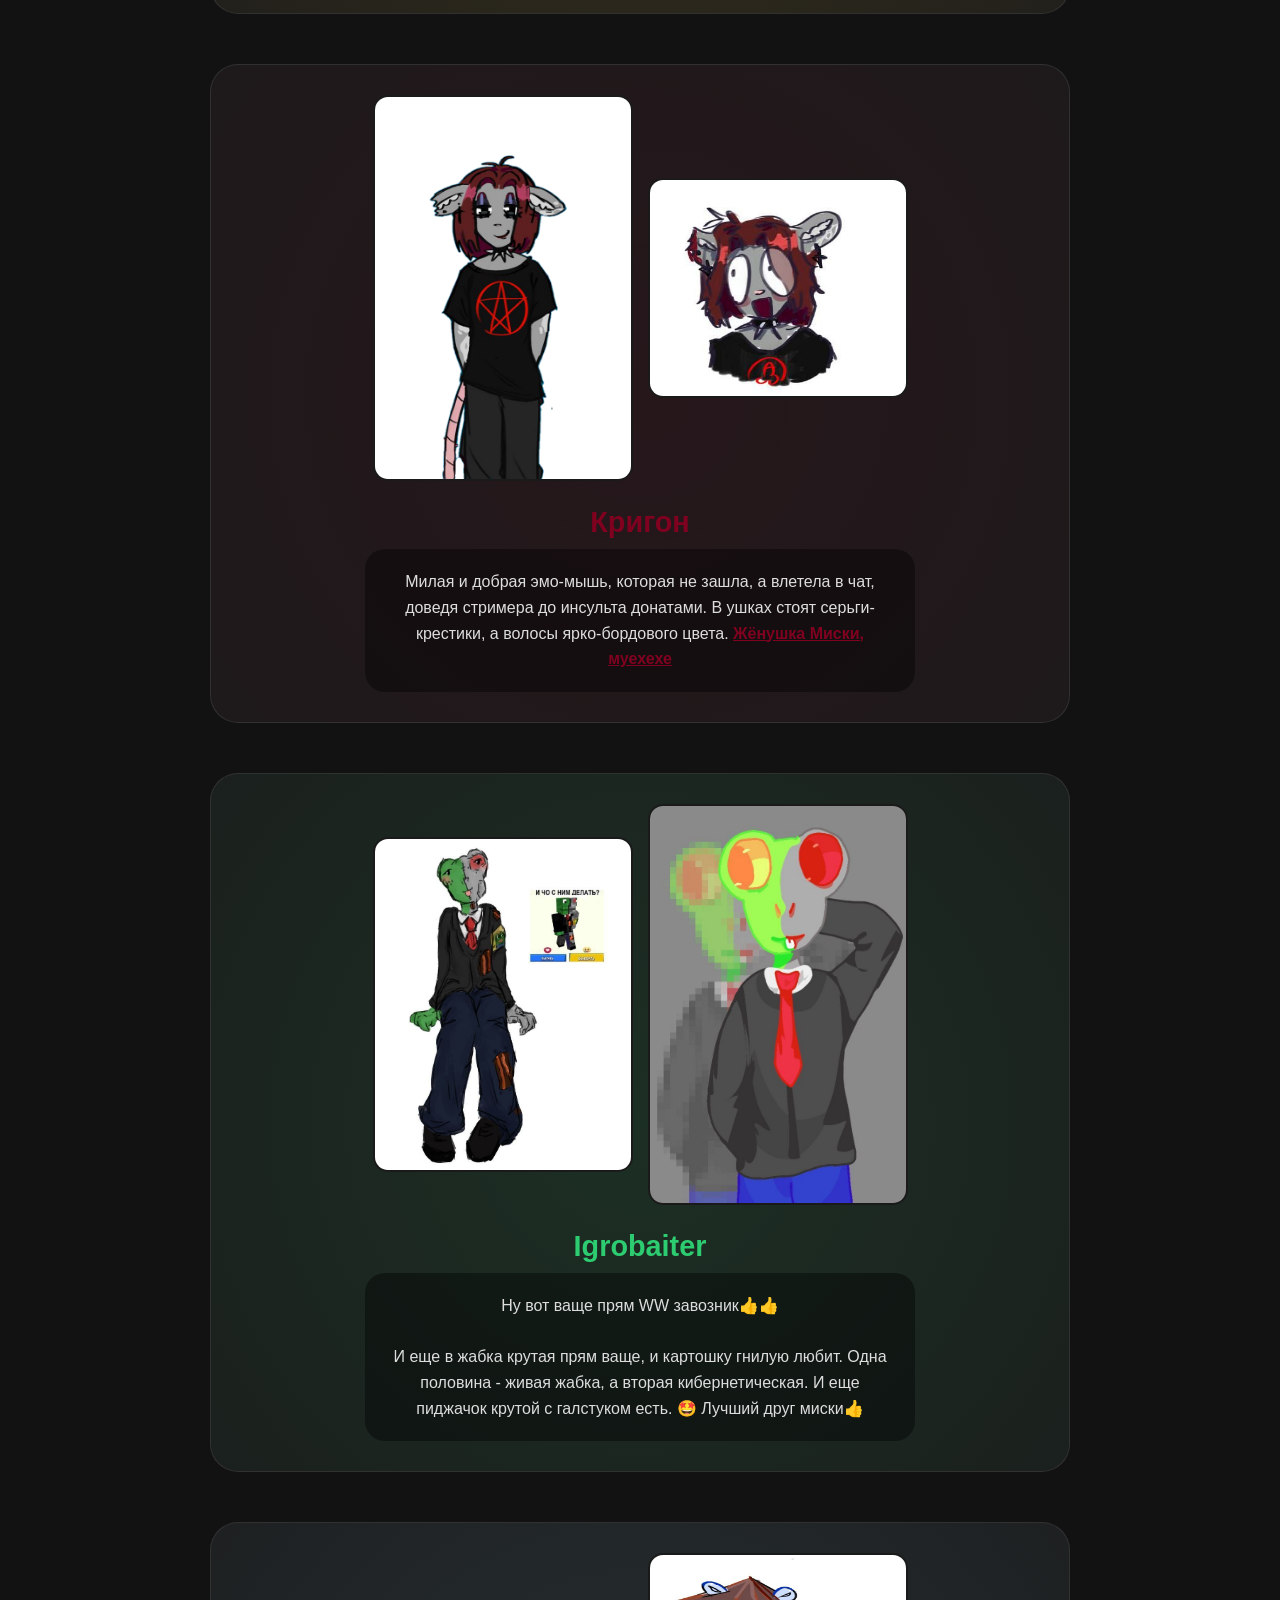
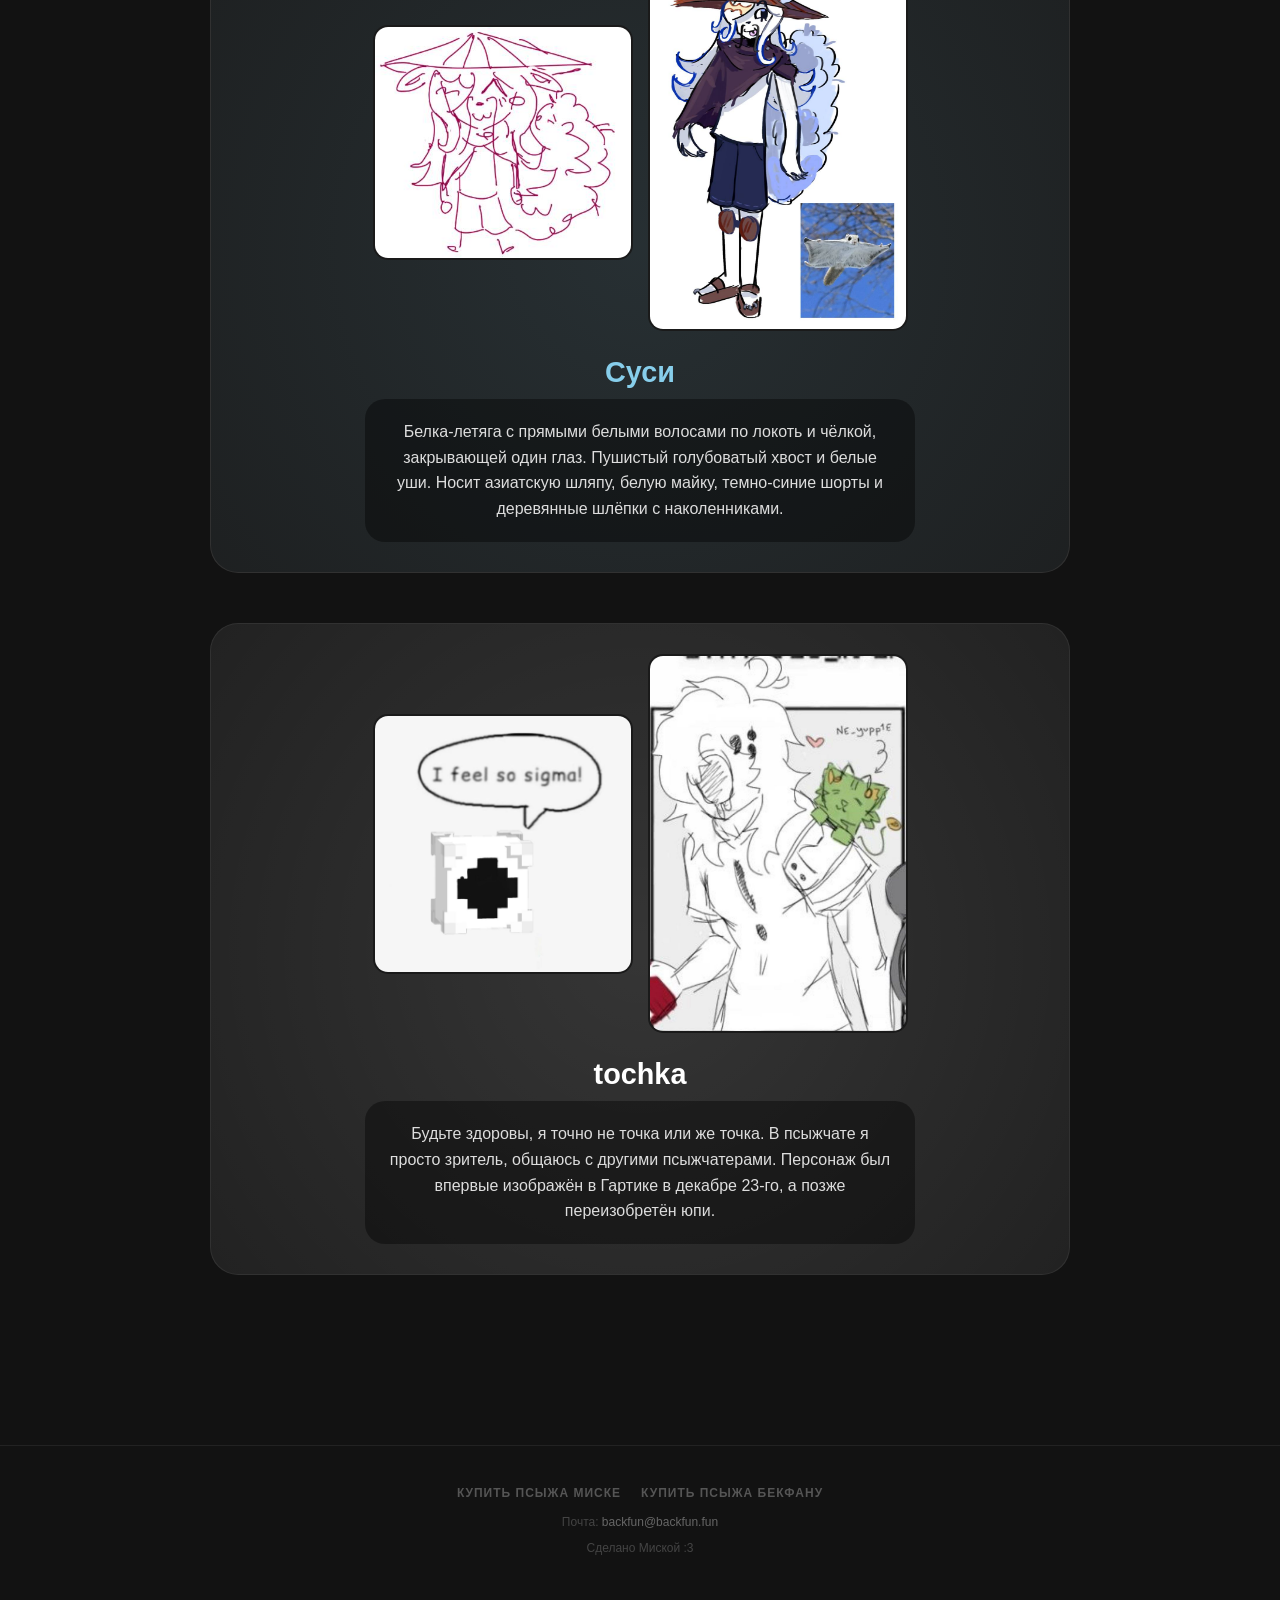
==== commit 12e1c4bc: "Add files via upload" ====
--- a/gartic.html
+++ b/gartic.html
@@ -20,58 +20,34 @@
         .side-menu a { display: block; padding: 15px 25px; color: #fff !important; text-decoration: none; border-left: 4px solid transparent; }
         .side-menu a.active { border-left-color: #00d4ff; background: #1a1a1a; }
         
-        .container { max-width: 900px; margin: 0 auto; padding: 80px 20px; text-align: center; }
-        h1 { font-size: 2.5rem; margin-bottom: 10px; font-weight: bold; }
+        .container { max-width: 900px; margin: 0 auto; padding: 60px 20px; text-align: center; }
+        h1 { font-size: 2.2rem; margin-bottom: 10px; font-weight: bold; }
         .description { color: #aaa; margin-bottom: 20px; font-size: 1rem; }
 
         .beta-box { 
-            margin-bottom: 40px; padding: 20px; background: rgba(255,255,255,0.03); 
+            margin-bottom: 40px; padding: 15px; background: rgba(255,255,255,0.03); 
             border: 1px dashed rgba(255,255,255,0.2); border-radius: 20px; 
             display: inline-flex; align-items: center; gap: 15px; max-width: 600px; text-align: left; 
         }
         .beta-badge { background: #ff4757; color: #fff; padding: 4px 12px; border-radius: 10px; font-size: 12px; font-weight: bold; flex-shrink: 0; }
 
-        .nav-list { display: flex; flex-wrap: wrap; justify-content: center; gap: 10px; margin-bottom: 60px; padding: 0; list-style: none; }
-        .nav-list a { text-decoration: none; font-size: 14px; padding: 10px 20px; border-radius: 30px; background: rgba(255,255,255,0.05); border: 2px solid var(--n-color); color: #fff; transition: 0.2s; display: block; }
-
-        .character-card { background: #1a1a1a; border-radius: 28px; padding: 40px 20px; position: relative; border: 1px solid rgba(255,255,255,0.1); margin-bottom: 60px; overflow: hidden; }
-        .character-card::before { content: ''; position: absolute; top: -50%; left: -50%; width: 200%; height: 200%; background: radial-gradient(circle, var(--neon-color) 0%, transparent 70%); opacity: 0.15; pointer-events: none; }
+        .nav-list { display: flex; flex-wrap: wrap; justify-content: center; gap: 10px; margin-bottom: 50px; padding: 0; list-style: none; }
+        .nav-list a { text-decoration: none; font-size: 13px; padding: 8px 18px; border-radius: 30px; background: rgba(255,255,255,0.05); border: 2px solid var(--n-color); color: #fff; transition: 0.2s; display: block; }
+
+        .character-card { background: #1a1a1a; border-radius: 28px; padding: 30px 20px; position: relative; border: 1px solid rgba(255,255,255,0.1); margin-bottom: 50px; overflow: hidden; }
+        .character-card::before { content: ''; position: absolute; top: -50%; left: -50%; width: 200%; height: 200%; background: radial-gradient(circle, var(--neon-color) 0%, transparent 70%); opacity: 0.12; pointer-events: none; }
         .card-content { position: relative; z-index: 1; }
 
-        /* ИСПРАВЛЕННЫЙ БЛОК КОНТЕЙНЕРА КАРТИНОК */
-        .card-images { 
-            display: flex; 
-            gap: 15px; 
-            justify-content: center; 
-            margin-bottom: 30px; 
-            flex-wrap: nowrap; 
-            align-items: center; 
-        }
-
-        /* ИСПРАВЛЕННЫЙ БЛОК ОБЕРТКИ КАРТИНКИ */
+        .card-images { display: flex; gap: 15px; justify-content: center; margin-bottom: 25px; flex-wrap: nowrap; align-items: center; }
         .img-wrapper { 
-            width: 45%; 
-            max-width: 280px; 
-            border-radius: 15px; 
-            overflow: hidden; 
-            border: 2px solid rgba(255,255,255,0.1); 
-            cursor: pointer; 
-            background: #000; 
-            display: flex;
-            align-items: center;
-            justify-content: center;
-        }
-
-        /* ЧТОБЫ КАРТИНКА НЕ РАСТЯГИВАЛАСЬ В ВЕРТИКАЛЬНУЮ ПАЛКУ */
-        .img-wrapper img { 
-            width: 100%; 
-            height: auto; 
-            display: block; 
-            object-fit: contain;
-        }
-
-        .character-name { font-size: 2rem; font-weight: bold; margin: 15px 0; color: var(--neon-color); display: block; }
-        .character-desc { max-width: 600px; margin: 0 auto; color: #ddd; line-height: 1.7; background: rgba(0,0,0,0.4); padding: 25px; border-radius: 20px; text-align: left; }
+            width: 45%; max-width: 260px; border-radius: 15px; overflow: hidden; 
+            border: 2px solid rgba(255,255,255,0.1); cursor: pointer; background: #000; 
+            display: flex; align-items: center; justify-content: center;
+        }
+        .img-wrapper img { width: 100%; height: auto; display: block; object-fit: contain; }
+
+        .character-name { font-size: 1.8rem; font-weight: bold; margin: 10px 0; color: var(--neon-color); display: block; text-align: center; }
+        .character-desc { max-width: 550px; margin: 0 auto; color: #ddd; line-height: 1.6; background: rgba(0,0,0,0.4); padding: 20px; border-radius: 20px; text-align: center; }
 
         .secret-trigger { color: var(--neon-color); font-weight: bold; text-decoration: underline; cursor: pointer; display: inline; }
         .secret-checkbox { display: none; }
@@ -82,11 +58,11 @@
         .custom-lightbox { display: none; position: fixed; top: 0; left: 0; width: 100%; height: 100%; background: rgba(0,0,0,0.95); z-index: 10000; flex-direction: column; justify-content: center; align-items: center; }
         .l-viewport { width: 100%; height: 75%; display: flex; justify-content: center; align-items: center; overflow: hidden; position: relative; touch-action: none; }
         .l-img { max-width: 95%; max-height: 100%; transition: transform 0.1s ease-out; cursor: grab; }
-        .l-controls { display: flex; gap: 25px; margin-top: 30px; }
-        .l-btn { background: #252525; color: #fff; border: 1px solid #444; padding: 15px 30px; border-radius: 15px; cursor: pointer; }
+        .l-controls { display: flex; gap: 20px; margin-top: 25px; }
+        .l-btn { background: #252525; color: #fff; border: 1px solid #444; padding: 12px 25px; border-radius: 12px; cursor: pointer; }
         .l-close { position: absolute; top: 20px; right: 20px; font-size: 35px; color: #fff; cursor: pointer; }
 
-        footer { text-align: center; padding: 60px 0; color: #444; font-size: 12px; border-top: 1px solid #222; margin-top: 80px; }
+        footer { text-align: center; padding: 40px 0; color: #444; font-size: 12px; border-top: 1px solid #222; margin-top: 60px; }
         .footer-donates { margin-bottom: 15px; display: flex; justify-content: center; gap: 20px; flex-wrap: wrap; }
         .footer-donates a { color: #555; text-decoration: none; text-transform: uppercase; letter-spacing: 1px; font-weight: bold; }
     </style>
@@ -188,7 +164,6 @@
                     <p class="character-desc">Будьте здоровы, я точно не точка или же точка. В псыжчате я просто зритель, общаюсь с другими псыжчатерами. Персонаж был впервые изображён в Гартике в декабре 23-го, а позже переизобретён юпи.</p>
                 </div>
             </div>
-
         </div>
     </div>
 
@@ -270,4 +245,3 @@
     </script>
 </body>
 </html>
-
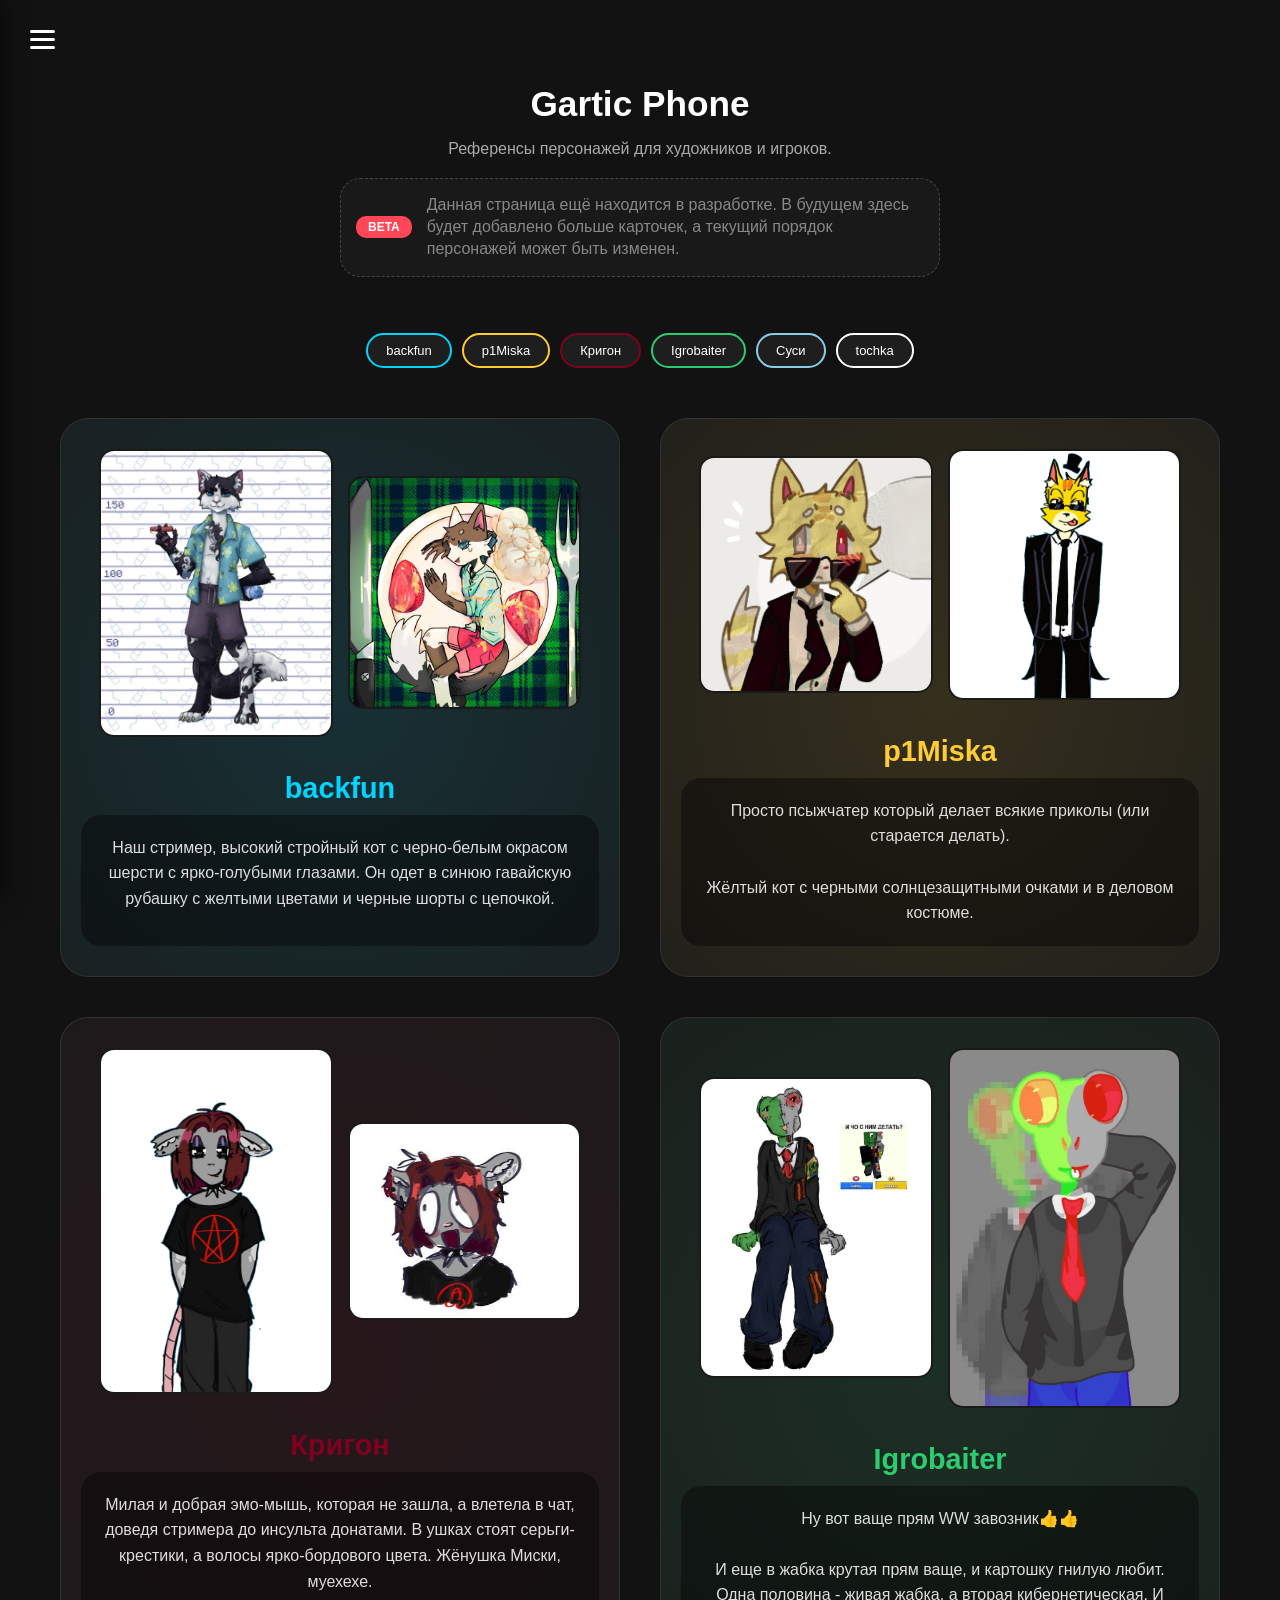
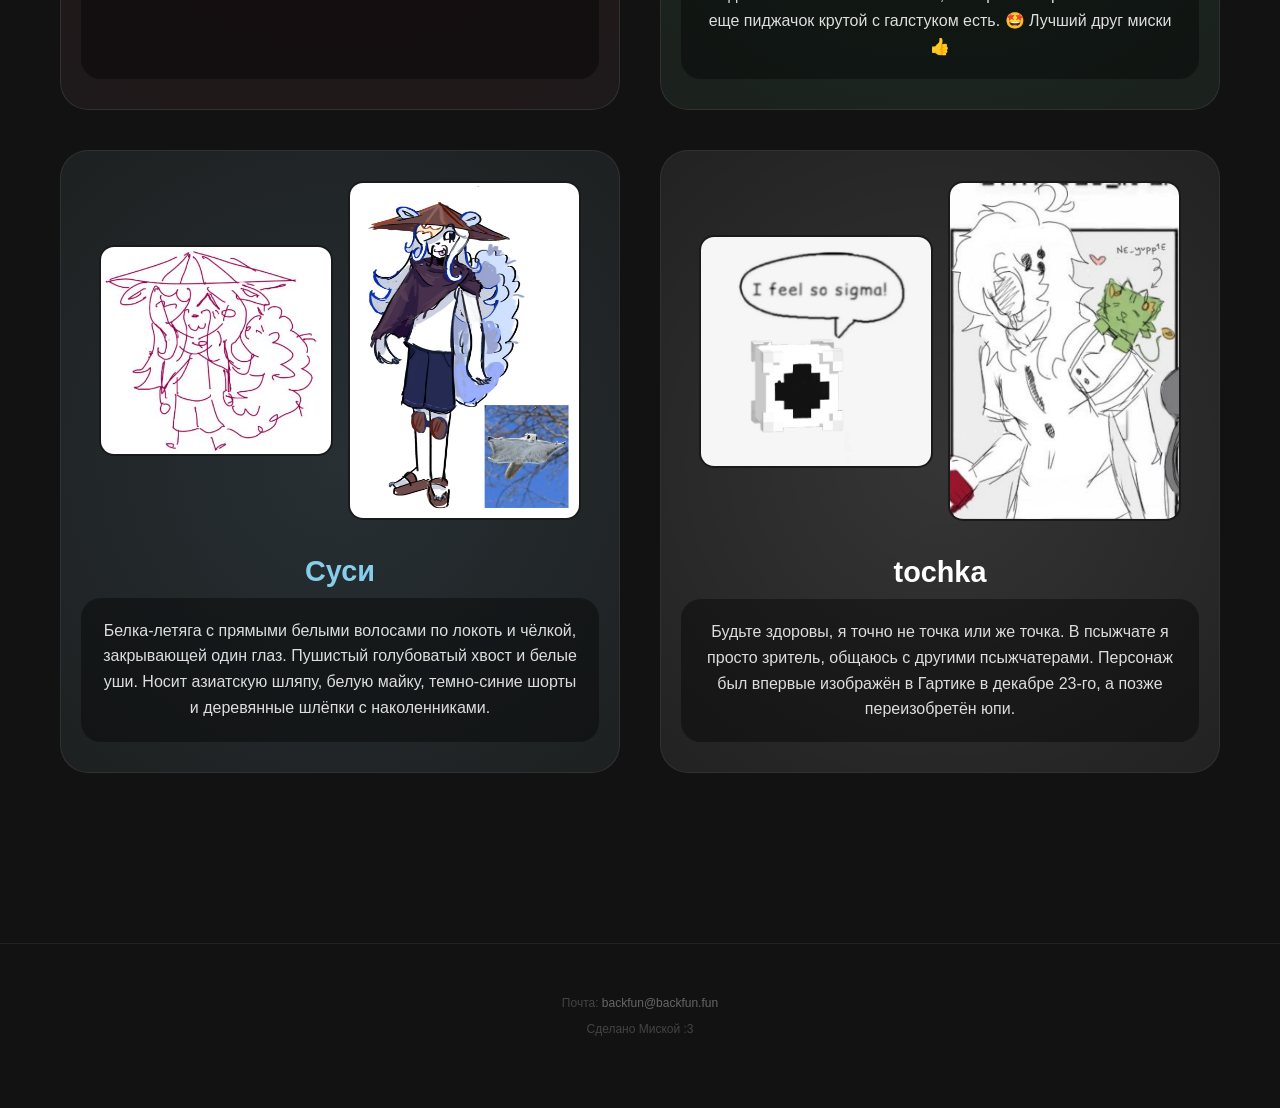
==== commit 7f0685c2: "Add files via upload" ====
--- a/gartic.html
+++ b/gartic.html
@@ -20,7 +20,7 @@
         .side-menu a { display: block; padding: 15px 25px; color: #fff !important; text-decoration: none; border-left: 4px solid transparent; }
         .side-menu a.active { border-left-color: #00d4ff; background: #1a1a1a; }
         
-        .container { max-width: 900px; margin: 0 auto; padding: 60px 20px; text-align: center; }
+        .container { max-width: 1200px; margin: 0 auto; padding: 60px 20px; text-align: center; }
         h1 { font-size: 2.2rem; margin-bottom: 10px; font-weight: bold; }
         .description { color: #aaa; margin-bottom: 20px; font-size: 1rem; }
 
@@ -34,9 +34,27 @@
         .nav-list { display: flex; flex-wrap: wrap; justify-content: center; gap: 10px; margin-bottom: 50px; padding: 0; list-style: none; }
         .nav-list a { text-decoration: none; font-size: 13px; padding: 8px 18px; border-radius: 30px; background: rgba(255,255,255,0.05); border: 2px solid var(--n-color); color: #fff; transition: 0.2s; display: block; }
 
-        .character-card { background: #1a1a1a; border-radius: 28px; padding: 30px 20px; position: relative; border: 1px solid rgba(255,255,255,0.1); margin-bottom: 50px; overflow: hidden; }
-        .character-card::before { content: ''; position: absolute; top: -50%; left: -50%; width: 200%; height: 200%; background: radial-gradient(circle, var(--neon-color) 0%, transparent 70%); opacity: 0.12; pointer-events: none; }
-        .card-content { position: relative; z-index: 1; }
+        /* Надежная сетка для карточек */
+        .cards-grid { 
+            display: grid; 
+            grid-template-columns: 1fr; 
+            gap: 40px; 
+            margin-bottom: 50px; 
+        }
+        @media (min-width: 850px) {
+            .cards-grid { grid-template-columns: repeat(2, 1fr); }
+        }
+
+        .character-card { 
+            background: #1a1a1a; border-radius: 28px; padding: 30px 20px; position: relative; 
+            border: 1px solid rgba(255,255,255,0.1); overflow: hidden; 
+            display: flex; flex-direction: column; 
+        }
+        .character-card::before { 
+            content: ''; position: absolute; top: -50%; left: -50%; width: 200%; height: 200%; 
+            background: radial-gradient(circle, var(--neon-color) 0%, transparent 70%); opacity: 0.12; pointer-events: none; 
+        }
+        .card-content { position: relative; z-index: 1; flex-grow: 1; display: flex; flex-direction: column; }
 
         .card-images { display: flex; gap: 15px; justify-content: center; margin-bottom: 25px; flex-wrap: nowrap; align-items: center; }
         .img-wrapper { 
@@ -47,13 +65,11 @@
         .img-wrapper img { width: 100%; height: auto; display: block; object-fit: contain; }
 
         .character-name { font-size: 1.8rem; font-weight: bold; margin: 10px 0; color: var(--neon-color); display: block; text-align: center; }
-        .character-desc { max-width: 550px; margin: 0 auto; color: #ddd; line-height: 1.6; background: rgba(0,0,0,0.4); padding: 20px; border-radius: 20px; text-align: center; }
-
-        .secret-trigger { color: var(--neon-color); font-weight: bold; text-decoration: underline; cursor: pointer; display: inline; }
-        .secret-checkbox { display: none; }
-        .secret-box { display: block; max-height: 0; overflow: hidden; opacity: 0; background: rgba(255, 255, 255, 0.05); border-radius: 12px; transition: all 0.4s ease-in-out; }
-        .secret-checkbox:checked ~ .secret-box { max-height: 100px; opacity: 1; margin-top: 15px; padding: 12px 15px; border: 1px solid rgba(255,255,255,0.1); }
-        .secret-box p { color: #fff; margin: 0; font-size: 0.9rem; text-align: center; }
+        .character-desc { 
+            max-width: 550px; width: 100%; margin: 0 auto; color: #ddd; line-height: 1.6; 
+            background: rgba(0,0,0,0.4); padding: 20px; border-radius: 20px; text-align: center; 
+            flex-grow: 1; 
+        }
 
         .custom-lightbox { display: none; position: fixed; top: 0; left: 0; width: 100%; height: 100%; background: rgba(0,0,0,0.95); z-index: 10000; flex-direction: column; justify-content: center; align-items: center; }
         .l-viewport { width: 100%; height: 75%; display: flex; justify-content: center; align-items: center; overflow: hidden; position: relative; touch-action: none; }
@@ -62,9 +78,7 @@
         .l-btn { background: #252525; color: #fff; border: 1px solid #444; padding: 12px 25px; border-radius: 12px; cursor: pointer; }
         .l-close { position: absolute; top: 20px; right: 20px; font-size: 35px; color: #fff; cursor: pointer; }
 
-        footer { text-align: center; padding: 40px 0; color: #444; font-size: 12px; border-top: 1px solid #222; margin-top: 60px; }
-        .footer-donates { margin-bottom: 15px; display: flex; justify-content: center; gap: 20px; flex-wrap: wrap; }
-        .footer-donates a { color: #555; text-decoration: none; text-transform: uppercase; letter-spacing: 1px; font-weight: bold; }
+        footer { text-align: center; padding: 40px 0 60px; color: #444; font-size: 12px; border-top: 1px solid #222; margin-top: 60px; }
     </style>
 </head>
 <body>
@@ -123,12 +137,7 @@
                         <div class="img-wrapper" onclick="openGallery(['images/krigon1.png', 'images/krigon2.png'], 1)"><img src="images/krigon2.png"></div>
                     </div>
                     <span class="character-name">Кригон</span>
-                    <div class="character-desc">
-                        Милая и добрая эмо-мышь, которая не зашла, а влетела в чат, доведя стримера до инсульта донатами. В ушках стоят серьги-крестики, а волосы ярко-бордового цвета. 
-                        <label for="toggle-krigon" class="secret-trigger">Жёнушка Миски, муехехе</label>
-                        <input type="checkbox" id="toggle-krigon" class="secret-checkbox">
-                        <div class="secret-box"><p>это правда хихихихи)</p></div>
-                    </div>
+                    <div class="character-desc">Милая и добрая эмо-мышь, которая не зашла, а влетела в чат, доведя стримера до инсульта донатами. В ушках стоят серьги-крестики, а волосы ярко-бордового цвета. Жёнушка Миски, муехехе.</div>
                 </div>
             </div>
 
@@ -180,10 +189,6 @@
     </div>
 
     <footer>
-        <div class="footer-donates">
-            <a href="https://finance.ozon.ru/apps/sbp/ozonbankpay/019e6e75-7f4c-7222-8abb-44f6e8a676c6" target="_blank">Купить псыжа Миске</a>
-            <a href="https://www.donationalerts.com/r/backfun" target="_blank">Купить псыжа Бекфану</a>
-        </div>
         <p>Почта: <a href="mailto:backfun@backfun.fun" style="color: #666; text-decoration: none;">backfun@backfun.fun</a></p>
         <p style="margin-top: 10px;">Сделано Миской :3</p>
     </footer>
